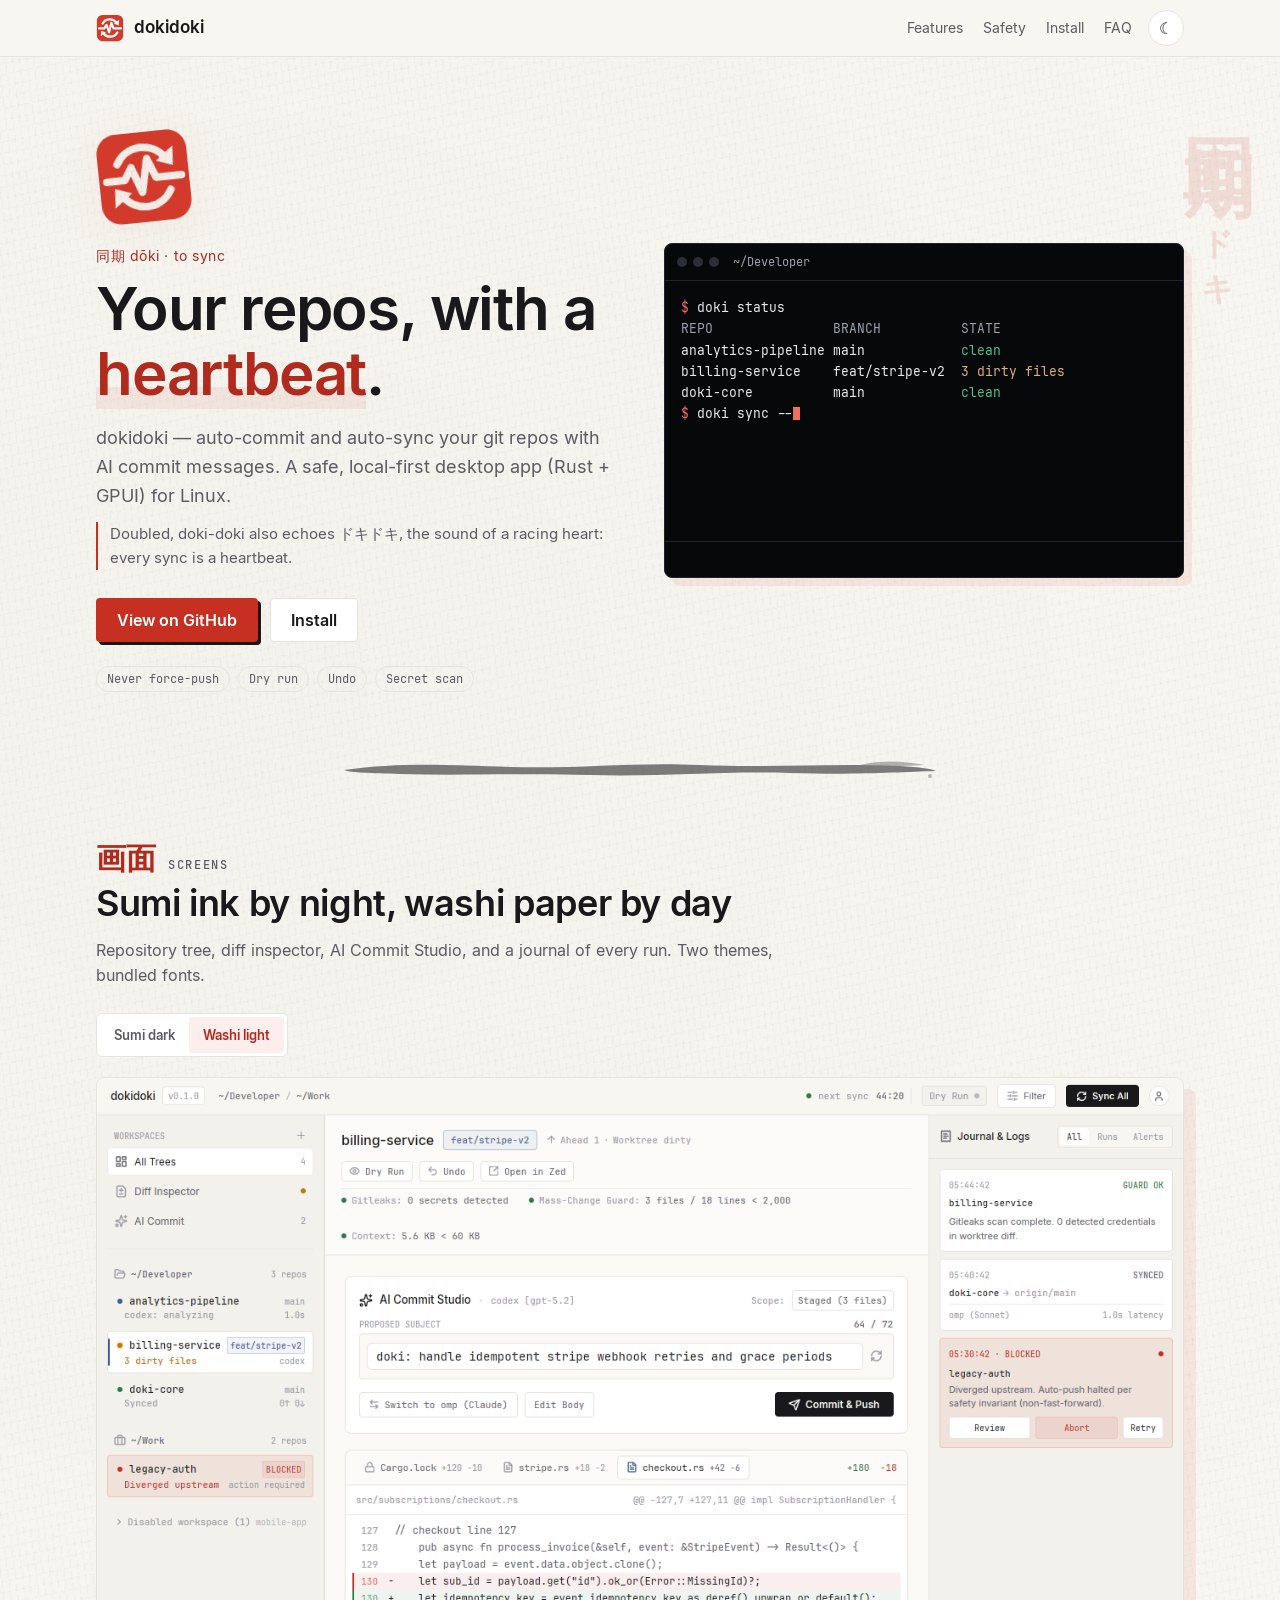
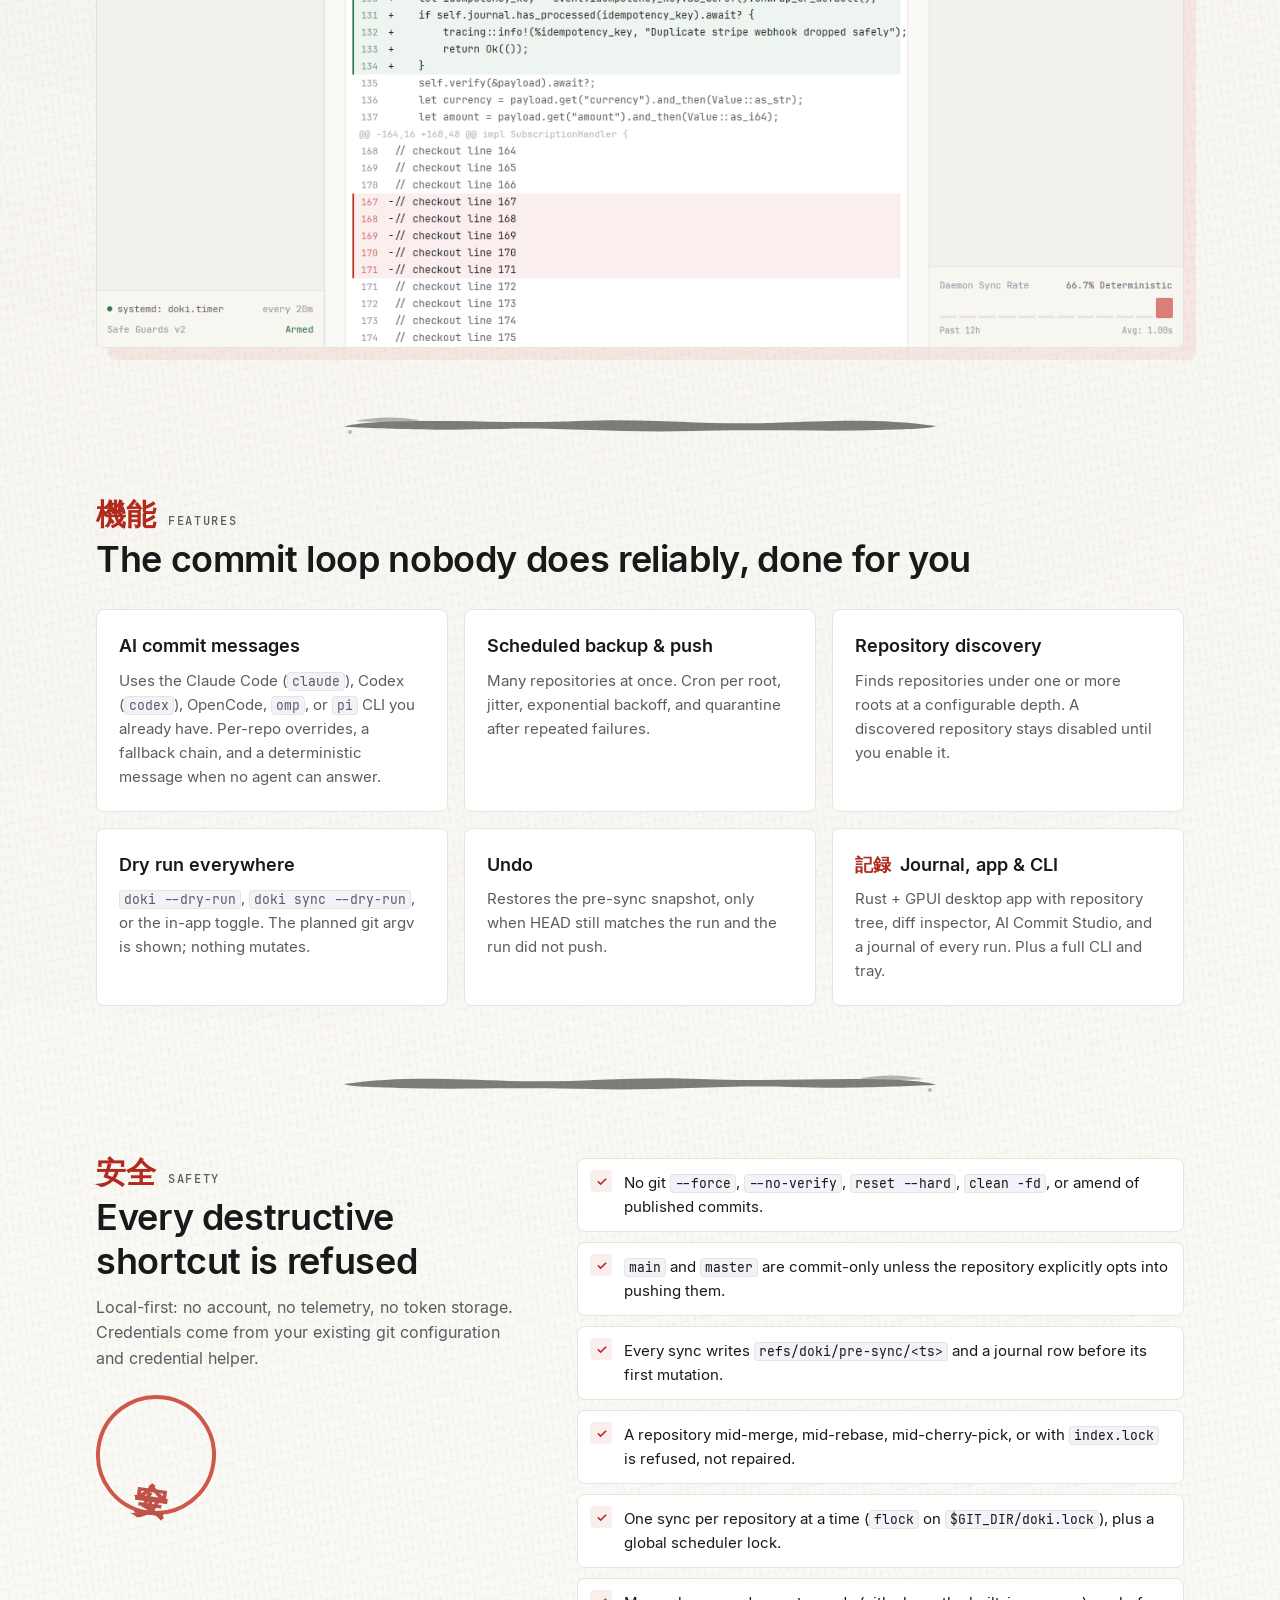
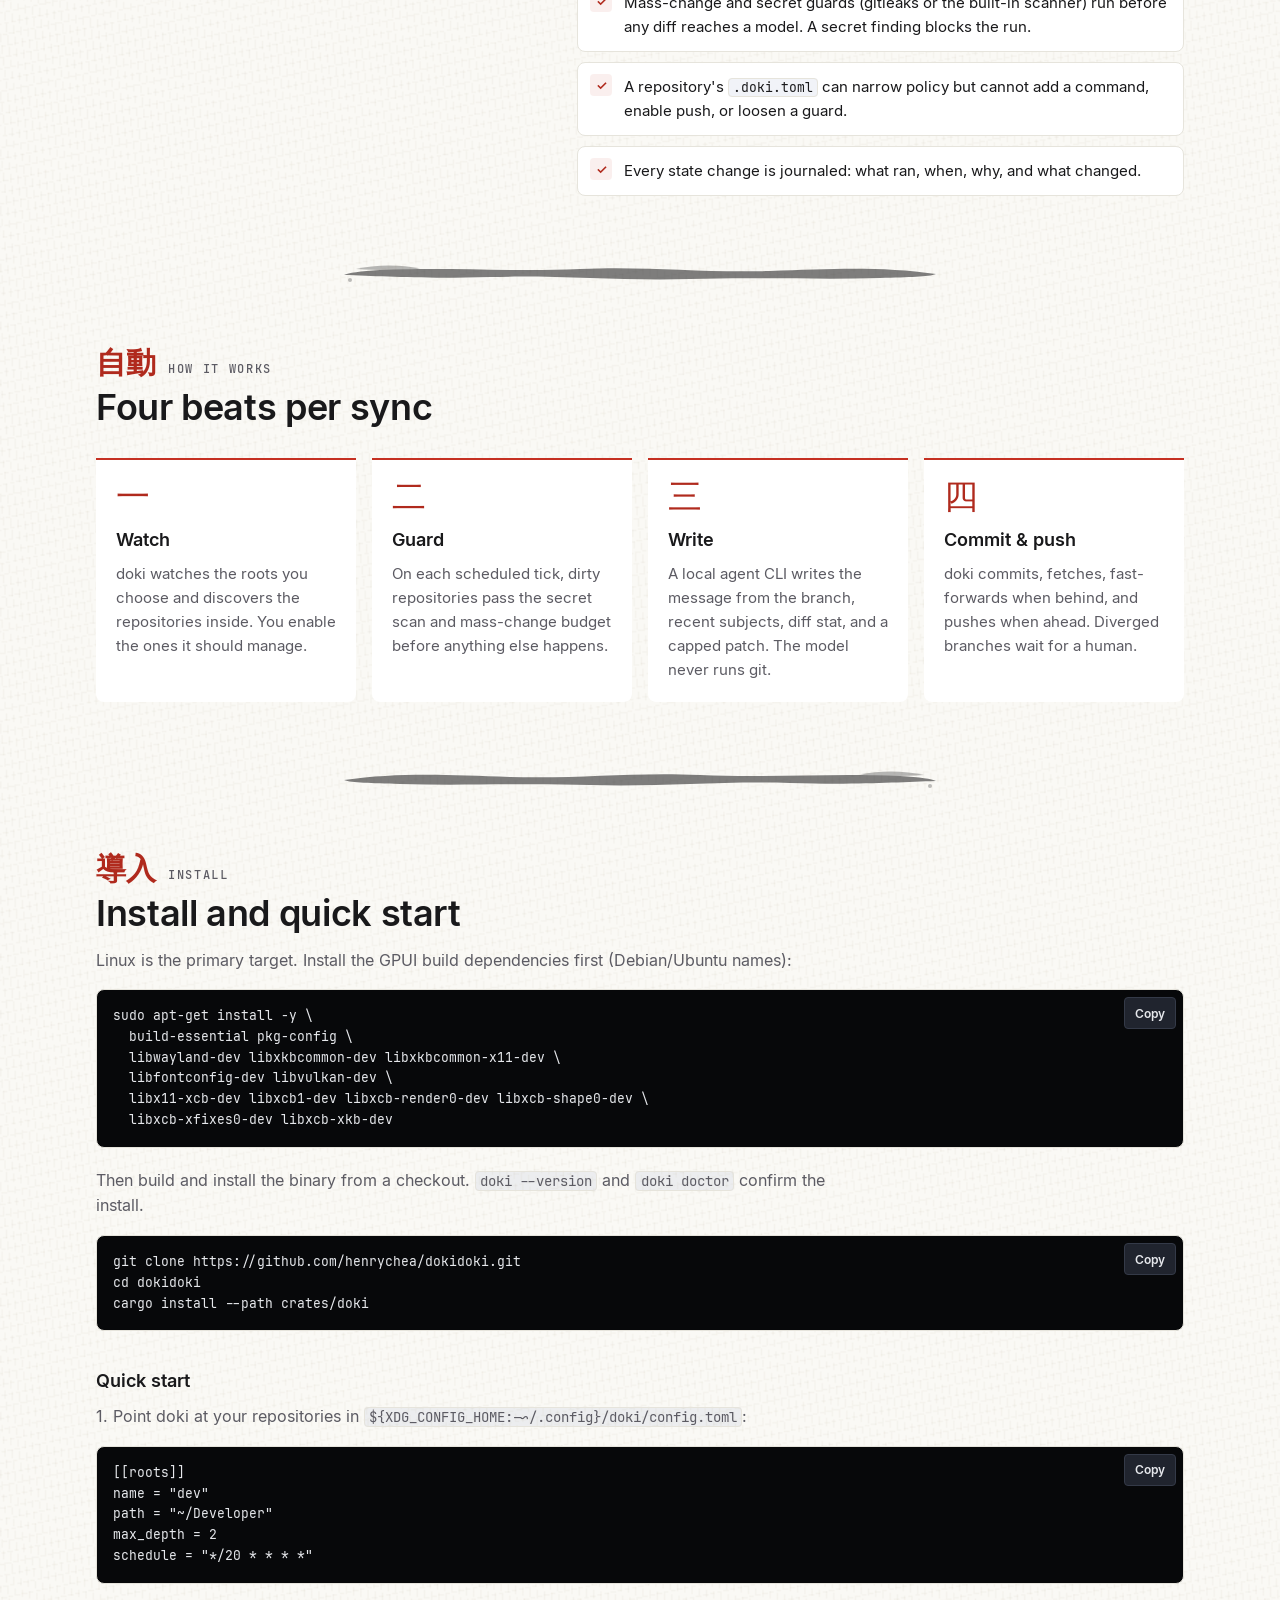
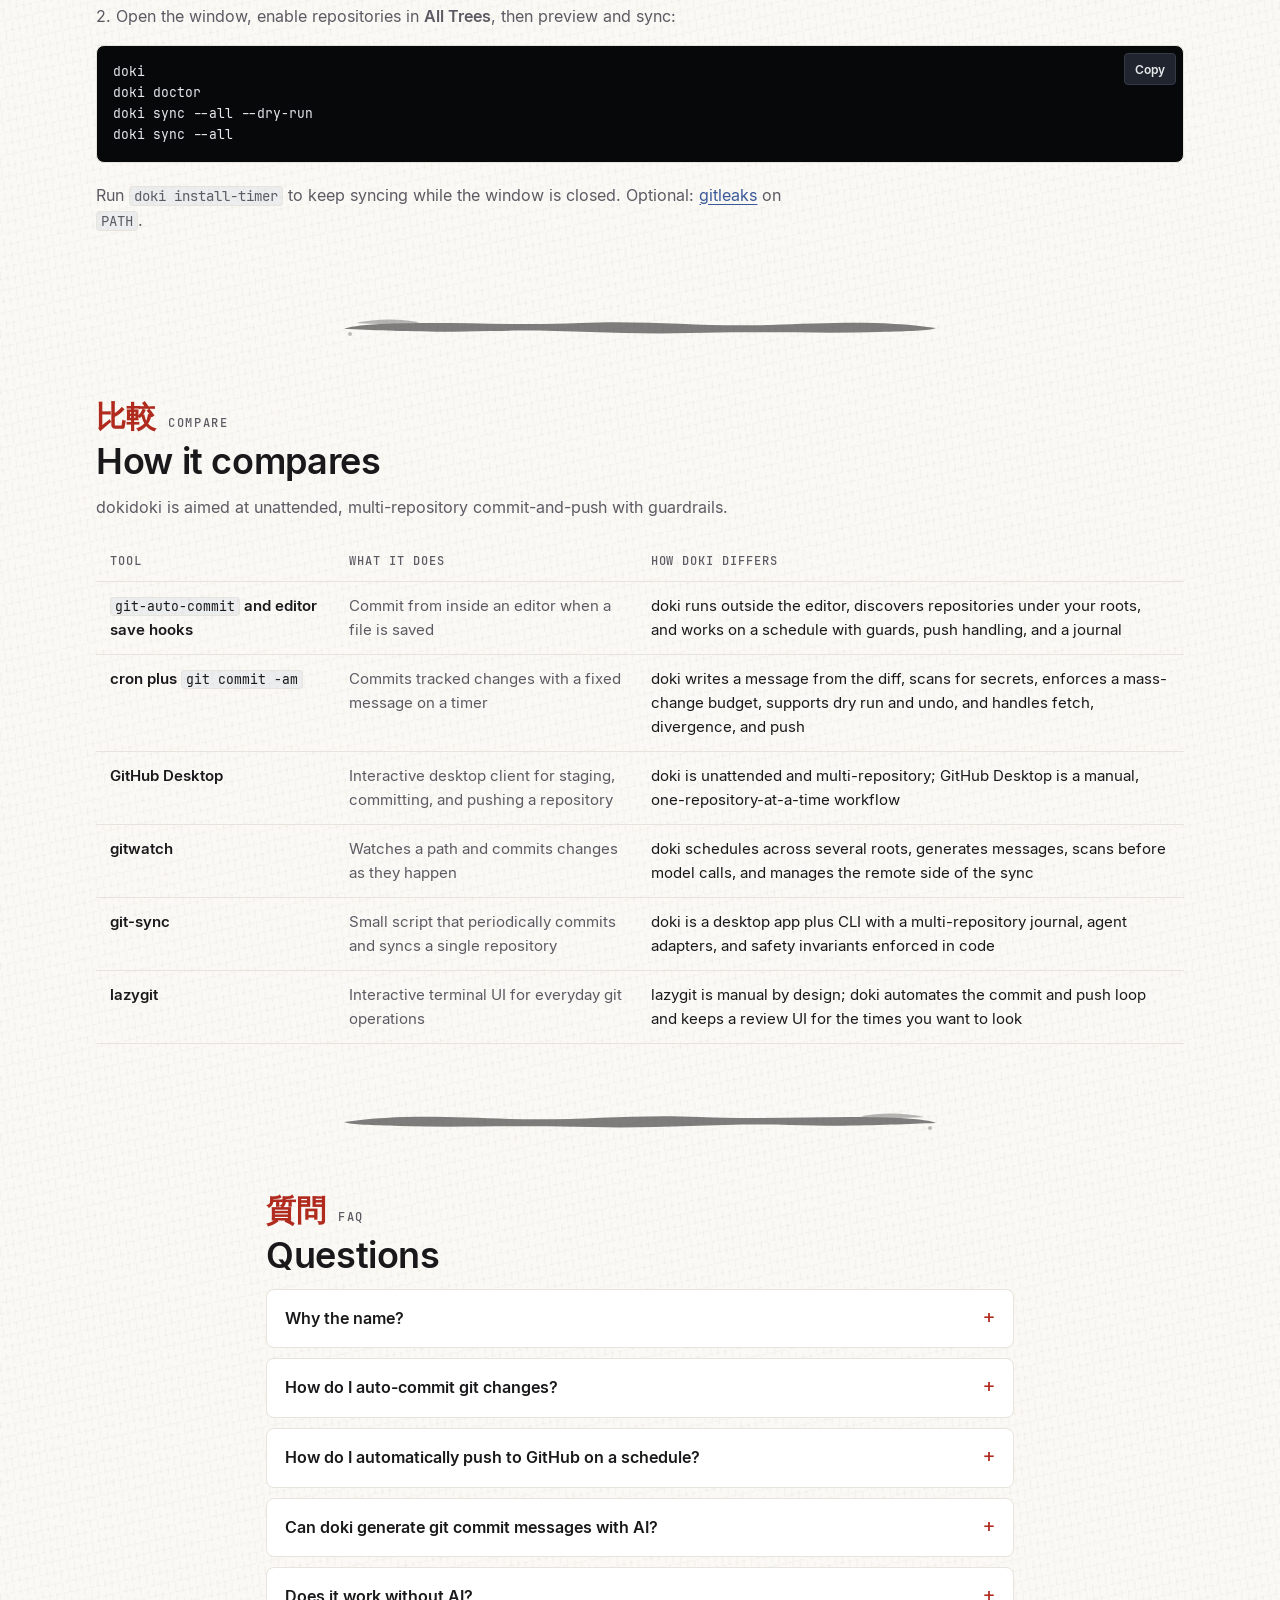
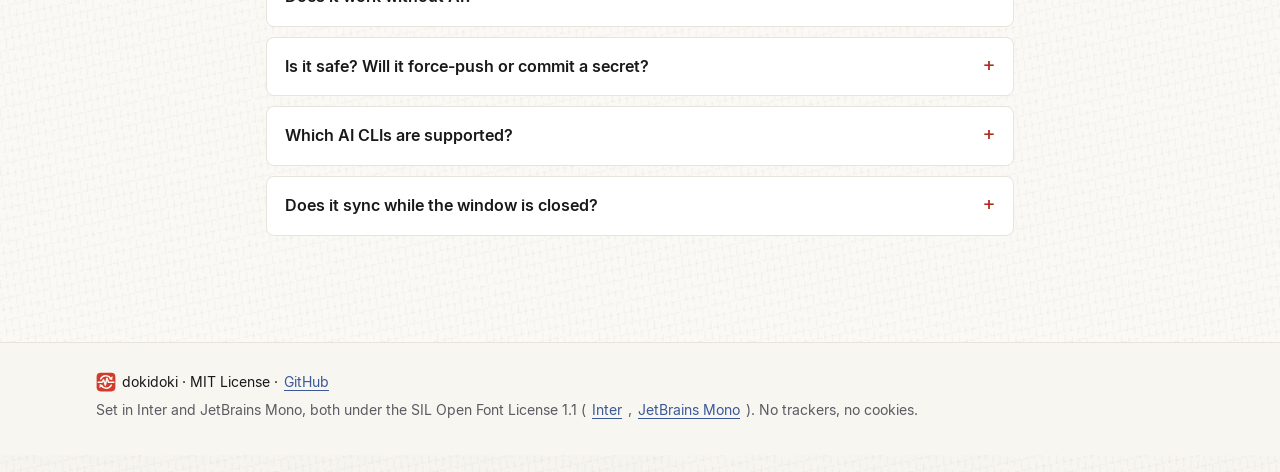
==== site/index.html @ 0185cc32 "doki: initial open-source release Auto-commit and auto-sync git repos with AI commit messages, built" ====
<!doctype html>
<html lang="en">
<head>
<meta charset="utf-8">
<meta name="viewport" content="width=device-width, initial-scale=1">
<title>dokidoki — AI git auto-commit &amp; auto-sync for Linux</title>
<meta name="description" content="dokidoki (from 同期, dōki: to sync) auto-commits and auto-syncs your git repos with AI commit messages. A safe, local-first Rust + GPUI desktop app and CLI for Linux: never force-pushes, scans for secrets, supports dry run and undo.">
<link rel="canonical" href="https://henrychea.github.io/dokidoki/">
<meta name="theme-color" content="#0b0c0e" media="(prefers-color-scheme: dark)">
<meta name="theme-color" content="#faf9f5" media="(prefers-color-scheme: light)">
<meta name="color-scheme" content="dark light">
<link rel="icon" href="assets/logo.svg" type="image/svg+xml">
<link rel="apple-touch-icon" href="assets/apple-touch-icon.png">
<meta property="og:type" content="website">
<meta property="og:site_name" content="dokidoki">
<meta property="og:title" content="dokidoki — AI git auto-commit &amp; auto-sync for Linux">
<meta property="og:description" content="Auto-commit and auto-sync your git repos with AI commit messages. Local-first, never force-pushes, dry run and undo.">
<meta property="og:url" content="https://henrychea.github.io/dokidoki/">
<meta property="og:image" content="https://henrychea.github.io/dokidoki/assets/sumi.png">
<meta property="og:image:width" content="1280">
<meta property="og:image:height" content="1024">
<meta property="og:image:alt" content="The dokidoki desktop app in the Sumi dark theme">
<meta name="twitter:card" content="summary_large_image">
<meta name="twitter:title" content="dokidoki — AI git auto-commit &amp; auto-sync for Linux">
<meta name="twitter:description" content="Auto-commit and auto-sync your git repos with AI commit messages. Local-first, never force-pushes, dry run and undo.">
<meta name="twitter:image" content="https://henrychea.github.io/dokidoki/assets/sumi.png">
<meta name="twitter:image:alt" content="The dokidoki desktop app in the Sumi dark theme">
<link rel="preload" href="assets/fonts/Inter-Regular.ttf" as="font" type="font/ttf" crossorigin>
<link rel="stylesheet" href="style.css">
<script>try{var t=localStorage.getItem("doki-theme");if(t==="light"||t==="dark")document.documentElement.dataset.theme=t}catch(e){}</script>
<script type="application/ld+json">
{
  "@context": "https://schema.org",
  "@type": "SoftwareApplication",
  "name": "dokidoki",
  "alternateName": "doki",
  "description": "Auto-commit and auto-sync your git repos with AI commit messages. A safe, local-first desktop app (Rust + GPUI) for Linux.",
  "url": "https://henrychea.github.io/dokidoki/",
  "operatingSystem": "Linux",
  "applicationCategory": "DeveloperApplication",
  "image": "https://henrychea.github.io/dokidoki/assets/sumi.png",
  "license": "https://opensource.org/licenses/MIT",
  "codeRepository": "https://github.com/henrychea/dokidoki",
  "offers": { "@type": "Offer", "price": "0", "priceCurrency": "USD" }
}
</script>
<script src="main.js" defer></script>
</head>
<body>
<a class="skip" href="#main">Skip to content</a>

<svg width="0" height="0" class="defs" aria-hidden="true" focusable="false">
  <symbol id="brush" viewBox="0 0 600 24">
    <path d="M4 14 C60 6 110 9 170 11 C240 13 290 6 360 9 C430 12 490 7 560 10 C580 11 592 13 596 15 C560 16 520 19 450 17 C380 15 320 21 250 19 C180 17 120 20 60 18 C30 17 12 17 4 14 Z"/>
    <path d="M520 9 C540 4 566 5 584 9 C566 10 548 11 520 9 Z" opacity=".55"/>
    <circle cx="590" cy="20" r="2" opacity=".5"/>
  </symbol>
</svg>

<header class="top">
  <div class="wrap top-in">
    <a class="brand" href="#top" aria-label="dokidoki home">
      <img src="assets/logo.svg" alt="" width="28" height="28">
      <span>dokidoki</span>
    </a>
    <nav aria-label="Primary">
      <ul>
        <li><a href="#features">Features</a></li>
        <li><a href="#safety">Safety</a></li>
        <li><a href="#install">Install</a></li>
        <li><a href="#faq">FAQ</a></li>
      </ul>
    </nav>
    <button class="theme-toggle" type="button" aria-label="Switch to light theme" data-theme-toggle>
      <span class="sun" aria-hidden="true">☀</span><span class="moon" aria-hidden="true">☾</span>
    </button>
  </div>
</header>

<main id="main">
  <section class="hero" id="top" aria-labelledby="hero-title">
    <div class="petals" aria-hidden="true"></div>
    <p class="tate" lang="ja" aria-hidden="true"><span>同期</span><small>ドキドキ</small></p>
    <div class="wrap hero-in">
      <div class="hero-copy">
        <div class="hanko" aria-hidden="true">
          <img src="assets/logo.svg" alt="" width="96" height="96">
        </div>
        <p class="eyebrow"><span lang="ja">同期</span> dōki · to sync</p>
        <h1 id="hero-title">Your repos, with a <span class="beat">heartbeat</span>.</h1>
        <p class="lede">dokidoki — auto-commit and auto-sync your git repos with AI commit messages. A safe, local-first desktop app (Rust + GPUI) for Linux.</p>
        <p class="pun">Doubled, doki-doki also echoes <span lang="ja">ドキドキ</span>, the sound of a racing heart: every sync is a heartbeat.</p>
        <div class="cta">
          <a class="btn primary" href="https://github.com/henrychea/dokidoki">View on GitHub</a>
          <a class="btn ghost" href="#install">Install</a>
        </div>
        <ul class="pills" aria-label="Highlights">
          <li>Never force-push</li>
          <li>Dry run</li>
          <li>Undo</li>
          <li>Secret scan</li>
        </ul>
      </div>
      <figure class="term" aria-label="Terminal demo: doki status, then doki sync writing an AI commit message">
        <div class="term-bar" aria-hidden="true"><i></i><i></i><i></i><span>~/Developer</span></div>
        <pre class="term-body" data-typed><code><span class="p">$</span> doki status
<span class="m">REPO               BRANCH          STATE</span>
analytics-pipeline main            <span class="ok">clean</span>
billing-service    feat/stripe-v2  <span class="warn">3 dirty files</span>
doki-core          main            <span class="ok">clean</span>
<span class="p">$</span> doki sync --repo billing-service
<span class="m">guard   gitleaks: 0 secrets · 3 files / 18 lines</span>
<span class="m">agent   codex [gpt-5.2] · 1.0s</span>
<span class="ok">commit</span>  doki: handle idempotent stripe webhook retries
<span class="ok">push</span>    feat/stripe-v2 → origin <span class="heart">♥ doki doki</span></code></pre>
        <svg class="ecg" viewBox="0 0 400 40" aria-hidden="true" focusable="false"><path d="M0 22 H140 L152 22 L160 8 L170 34 L180 4 L190 22 H230 L240 16 L248 22 H400"/></svg>
      </figure>
    </div>
  </section>

  <svg class="brush" aria-hidden="true" focusable="false"><use href="#brush"/></svg>

  <section class="sec" id="screens" aria-labelledby="screens-title">
    <div class="wrap">
      <div class="label"><span lang="ja" class="kanji">画面</span><span>Screens</span></div>
      <h2 id="screens-title">Sumi ink by night, washi paper by day</h2>
      <p class="sub">Repository tree, diff inspector, AI Commit Studio, and a journal of every run. Two themes, bundled fonts.</p>
      <div class="swap" role="group" aria-label="Screenshot theme">
        <button type="button" aria-pressed="true" data-shot="sumi">Sumi dark</button>
        <button type="button" aria-pressed="false" data-shot="washi">Washi light</button>
      </div>
      <figure class="shot">
        <img id="shot" src="assets/sumi.png" width="1280" height="1024" loading="lazy" decoding="async"
             alt="dokidoki in the Sumi dark theme: repository tree on the left, AI Commit Studio with a proposed doki: subject and a diff in the center, journal and logs on the right">
      </figure>
    </div>
  </section>

  <svg class="brush flip" aria-hidden="true" focusable="false"><use href="#brush"/></svg>

  <section class="sec" id="features" aria-labelledby="features-title">
    <div class="wrap">
      <div class="label"><span lang="ja" class="kanji">機能</span><span>Features</span></div>
      <h2 id="features-title">The commit loop nobody does reliably, done for you</h2>
      <ul class="cards">
        <li class="card" data-stamp="筆">
          <h3>AI commit messages</h3>
          <p>Uses the Claude Code (<code>claude</code>), Codex (<code>codex</code>), OpenCode, <code>omp</code>, or <code>pi</code> CLI you already have. Per-repo overrides, a fallback chain, and a deterministic message when no agent can answer.</p>
        </li>
        <li class="card" data-stamp="時">
          <h3>Scheduled backup &amp; push</h3>
          <p>Many repositories at once. Cron per root, jitter, exponential backoff, and quarantine after repeated failures.</p>
        </li>
        <li class="card" data-stamp="探">
          <h3>Repository discovery</h3>
          <p>Finds repositories under one or more roots at a configurable depth. A discovered repository stays disabled until you enable it.</p>
        </li>
        <li class="card" data-stamp="試">
          <h3>Dry run everywhere</h3>
          <p><code>doki --dry-run</code>, <code>doki sync --dry-run</code>, or the in-app toggle. The planned git argv is shown; nothing mutates.</p>
        </li>
        <li class="card" data-stamp="戻">
          <h3>Undo</h3>
          <p>Restores the pre-sync snapshot, only when HEAD still matches the run and the run did not push.</p>
        </li>
        <li class="card" data-stamp="記">
          <h3><span lang="ja" class="kanji-inline">記録</span> Journal, app &amp; CLI</h3>
          <p>Rust + GPUI desktop app with repository tree, diff inspector, AI Commit Studio, and a journal of every run. Plus a full CLI and tray.</p>
        </li>
      </ul>
    </div>
  </section>

  <svg class="brush" aria-hidden="true" focusable="false"><use href="#brush"/></svg>

  <section class="sec" id="safety" aria-labelledby="safety-title">
    <div class="wrap safety">
      <div>
        <div class="label"><span lang="ja" class="kanji">安全</span><span>Safety</span></div>
        <h2 id="safety-title">Every destructive shortcut is refused</h2>
        <p class="sub">Local-first: no account, no telemetry, no token storage. Credentials come from your existing git configuration and credential helper.</p>
        <div class="seal" aria-hidden="true"><span lang="ja">安全</span></div>
      </div>
      <ul class="guarantees">
        <li>No git <code>--force</code>, <code>--no-verify</code>, <code>reset --hard</code>, <code>clean -fd</code>, or amend of published commits.</li>
        <li><code>main</code> and <code>master</code> are commit-only unless the repository explicitly opts into pushing them.</li>
        <li>Every sync writes <code>refs/doki/pre-sync/&lt;ts&gt;</code> and a journal row before its first mutation.</li>
        <li>A repository mid-merge, mid-rebase, mid-cherry-pick, or with <code>index.lock</code> is refused, not repaired.</li>
        <li>One sync per repository at a time (<code>flock</code> on <code>$GIT_DIR/doki.lock</code>), plus a global scheduler lock.</li>
        <li>Mass-change and secret guards (gitleaks or the built-in scanner) run before any diff reaches a model. A secret finding blocks the run.</li>
        <li>A repository's <code>.doki.toml</code> can narrow policy but cannot add a command, enable push, or loosen a guard.</li>
        <li>Every state change is journaled: what ran, when, why, and what changed.</li>
      </ul>
    </div>
  </section>

  <svg class="brush flip" aria-hidden="true" focusable="false"><use href="#brush"/></svg>

  <section class="sec" id="how" aria-labelledby="how-title">
    <div class="wrap">
      <div class="label"><span lang="ja" class="kanji">自動</span><span>How it works</span></div>
      <h2 id="how-title">Four beats per sync</h2>
      <ol class="steps">
        <li><span class="num" lang="ja" aria-hidden="true">一</span><h3>Watch</h3><p>doki watches the roots you choose and discovers the repositories inside. You enable the ones it should manage.</p></li>
        <li><span class="num" lang="ja" aria-hidden="true">二</span><h3>Guard</h3><p>On each scheduled tick, dirty repositories pass the secret scan and mass-change budget before anything else happens.</p></li>
        <li><span class="num" lang="ja" aria-hidden="true">三</span><h3>Write</h3><p>A local agent CLI writes the message from the branch, recent subjects, diff stat, and a capped patch. The model never runs git.</p></li>
        <li><span class="num" lang="ja" aria-hidden="true">四</span><h3>Commit &amp; push</h3><p>doki commits, fetches, fast-forwards when behind, and pushes when ahead. Diverged branches wait for a human.</p></li>
      </ol>
    </div>
  </section>

  <svg class="brush" aria-hidden="true" focusable="false"><use href="#brush"/></svg>

  <section class="sec" id="install" aria-labelledby="install-title">
    <div class="wrap">
      <div class="label"><span lang="ja" class="kanji">導入</span><span>Install</span></div>
      <h2 id="install-title">Install and quick start</h2>
      <p class="sub">Linux is the primary target. Install the GPUI build dependencies first (Debian/Ubuntu names):</p>
      <div class="code">
        <button type="button" class="copy">Copy</button>
        <pre><code>sudo apt-get install -y \
  build-essential pkg-config \
  libwayland-dev libxkbcommon-dev libxkbcommon-x11-dev \
  libfontconfig-dev libvulkan-dev \
  libx11-xcb-dev libxcb1-dev libxcb-render0-dev libxcb-shape0-dev \
  libxcb-xfixes0-dev libxcb-xkb-dev</code></pre>
      </div>
      <p class="sub">Then build and install the binary from a checkout. <code>doki --version</code> and <code>doki doctor</code> confirm the install.</p>
      <div class="code">
        <button type="button" class="copy">Copy</button>
        <pre><code>git clone https://github.com/henrychea/dokidoki.git
cd dokidoki
cargo install --path crates/doki</code></pre>
      </div>
      <h3 class="h3">Quick start</h3>
      <p class="sub">1. Point doki at your repositories in <code>${XDG_CONFIG_HOME:-~/.config}/doki/config.toml</code>:</p>
      <div class="code">
        <button type="button" class="copy">Copy</button>
        <pre><code>[[roots]]
name = "dev"
path = "~/Developer"
max_depth = 2
schedule = "*/20 * * * *"</code></pre>
      </div>
      <p class="sub">2. Open the window, enable repositories in <strong>All Trees</strong>, then preview and sync:</p>
      <div class="code">
        <button type="button" class="copy">Copy</button>
        <pre><code>doki
doki doctor
doki sync --all --dry-run
doki sync --all</code></pre>
      </div>
      <p class="sub">Run <code>doki install-timer</code> to keep syncing while the window is closed. Optional: <a href="https://github.com/gitleaks/gitleaks">gitleaks</a> on <code>PATH</code>.</p>
    </div>
  </section>

  <svg class="brush flip" aria-hidden="true" focusable="false"><use href="#brush"/></svg>

  <section class="sec" id="compare" aria-labelledby="compare-title">
    <div class="wrap">
      <div class="label"><span lang="ja" class="kanji">比較</span><span>Compare</span></div>
      <h2 id="compare-title">How it compares</h2>
      <p class="sub">dokidoki is aimed at unattended, multi-repository commit-and-push with guardrails.</p>
      <table class="cmp">
        <thead><tr><th scope="col">Tool</th><th scope="col">What it does</th><th scope="col">How doki differs</th></tr></thead>
        <tbody>
          <tr><th scope="row"><code>git-auto-commit</code> and editor save hooks</th><td data-label="What it does">Commit from inside an editor when a file is saved</td><td data-label="How doki differs">doki runs outside the editor, discovers repositories under your roots, and works on a schedule with guards, push handling, and a journal</td></tr>
          <tr><th scope="row">cron plus <code>git commit -am</code></th><td data-label="What it does">Commits tracked changes with a fixed message on a timer</td><td data-label="How doki differs">doki writes a message from the diff, scans for secrets, enforces a mass-change budget, supports dry run and undo, and handles fetch, divergence, and push</td></tr>
          <tr><th scope="row">GitHub Desktop</th><td data-label="What it does">Interactive desktop client for staging, committing, and pushing a repository</td><td data-label="How doki differs">doki is unattended and multi-repository; GitHub Desktop is a manual, one-repository-at-a-time workflow</td></tr>
          <tr><th scope="row">gitwatch</th><td data-label="What it does">Watches a path and commits changes as they happen</td><td data-label="How doki differs">doki schedules across several roots, generates messages, scans before model calls, and manages the remote side of the sync</td></tr>
          <tr><th scope="row">git-sync</th><td data-label="What it does">Small script that periodically commits and syncs a single repository</td><td data-label="How doki differs">doki is a desktop app plus CLI with a multi-repository journal, agent adapters, and safety invariants enforced in code</td></tr>
          <tr><th scope="row">lazygit</th><td data-label="What it does">Interactive terminal UI for everyday git operations</td><td data-label="How doki differs">lazygit is manual by design; doki automates the commit and push loop and keeps a review UI for the times you want to look</td></tr>
        </tbody>
      </table>
    </div>
  </section>

  <svg class="brush" aria-hidden="true" focusable="false"><use href="#brush"/></svg>

  <section class="sec" id="faq" aria-labelledby="faq-title">
    <div class="wrap narrow">
      <div class="label"><span lang="ja" class="kanji">質問</span><span>FAQ</span></div>
      <h2 id="faq-title">Questions</h2>
      <details>
        <summary>Why the name?</summary>
        <p><span lang="ja">同期</span> (dōki) is Japanese for synchronization, to sync. Doubled, doki-doki sounds like <span lang="ja">ドキドキ</span>, the sound of a pounding heart, so every sync gets a little heartbeat.</p>
      </details>
      <details>
        <summary>How do I auto-commit git changes?</summary>
        <p>Add the folder that holds your repositories to <code>config.toml</code>, open <code>doki</code>, and enable the repositories you want managed. Each root has a cron schedule; on each tick doki checks the working tree, and a repository with tracked changes gets a commit with a message written from the diff.</p>
      </details>
      <details>
        <summary>How do I automatically push to GitHub on a schedule?</summary>
        <p>Keep <code>push_mode = "push"</code> (the default). After committing, doki fetches the repository's upstream, fast-forwards when the branch is only behind, and pushes when it is ahead. <code>main</code> and <code>master</code> stay commit-only until that repository opts in. <code>doki install-timer</code> keeps the schedule running with the window closed.</p>
      </details>
      <details>
        <summary>Can doki generate git commit messages with AI?</summary>
        <p>Yes. doki builds a prompt from the branch, recent subjects, the diff stat, and a capped patch, then calls a local agent CLI. It supports Claude Code (<code>claude</code>), Codex, OpenCode, <code>omp</code>, and <code>pi</code>, with a model per CLI. The model never runs git and never sees the repository working tree; doki creates the commit itself.</p>
      </details>
      <details>
        <summary>Does it work without AI?</summary>
        <p>Yes. Set <code>[agent] order = []</code>, or leave no agent installed. doki falls back to a deterministic message such as <code>doki: update 3 files (src, docs)</code>, and the run is marked as a fallback. Guarding, committing, pushing, journaling, and undo all work the same.</p>
      </details>
      <details>
        <summary>Is it safe? Will it force-push or commit a secret?</summary>
        <p>doki never force-pushes. Diverged branches stop and wait for a human, protected branches are not pushed without an opt-in, and repositories in the middle of a merge, rebase, or cherry-pick are refused. Before a diff reaches a model, gitleaks (or the built-in scanner) and a mass-change guard run; a finding blocks the run. Dry run and pre-sync snapshots let you preview and undo.</p>
      </details>
      <details>
        <summary>Which AI CLIs are supported?</summary>
        <p>Claude Code (<code>claude</code>), Codex (<code>codex</code>), OpenCode (<code>opencode</code>), <code>omp</code>, and <code>pi</code>. Each has an adapter with its own non-interactive invocation and model flag. <code>doki agents test</code> proves an adapter works before you rely on it.</p>
      </details>
      <details>
        <summary>Does it sync while the window is closed?</summary>
        <p>Yes. Run <code>doki run --background</code> for a scheduler with an optional tray icon, or run <code>doki install-timer</code> to generate a systemd user timer that calls <code>doki sync --due</code>. doki never edits your crontab.</p>
      </details>
    </div>
  </section>
</main>

<footer class="foot">
  <div class="wrap foot-in">
    <p><img src="assets/logo.svg" alt="" width="20" height="20"> dokidoki · MIT License · <a href="https://github.com/henrychea/dokidoki">GitHub</a></p>
    <p class="m">Set in Inter and JetBrains Mono, both under the SIL Open Font License 1.1 (<a href="assets/fonts/Inter-OFL.txt">Inter</a>, <a href="assets/fonts/JetBrainsMono-OFL.txt">JetBrains Mono</a>). No trackers, no cookies.</p>
  </div>
</footer>
<p class="sr" aria-live="polite" id="status"></p>
</body>
</html>
---- site/style.css ----
@font-face { font-family: "Inter"; src: url("assets/fonts/Inter-Regular.ttf") format("truetype"); font-weight: 400; font-display: swap; }
@font-face { font-family: "Inter"; src: url("assets/fonts/Inter-SemiBold.ttf") format("truetype"); font-weight: 600; font-display: swap; }
@font-face { font-family: "JetBrains Mono"; src: url("assets/fonts/JetBrainsMono-Regular.ttf") format("truetype"); font-weight: 400; font-display: swap; }
@font-face { font-family: "JetBrains Mono"; src: url("assets/fonts/JetBrainsMono-SemiBold.ttf") format("truetype"); font-weight: 600; font-display: swap; }

:root {
  --canvas: #0b0c0e;
  --chrome: #07080a;
  --pane: #101216;
  --hairline: #20242e;
  --text: #f0f2f5;
  --muted: #9aa1ad;
  --accent: #7aa2f7;
  --accent-surface: rgba(122, 162, 247, .08);
  --success: #3da678;
  --warning: #c89d5c;
  --verm: #e05244;
  --verm-text: #f0705f;
  --verm-surface: rgba(224, 82, 68, .10);
  --fiber: rgba(255, 255, 255, .018);
  --ink: #f0f2f5;
  --serif: "Noto Serif JP", "Hiragino Mincho ProN", "Yu Mincho", "Source Han Serif", serif;
  --sans: "Inter", system-ui, sans-serif;
  --mono: "JetBrains Mono", ui-monospace, monospace;
  color-scheme: dark;
}
@media (prefers-color-scheme: light) {
  :root:not([data-theme="dark"]) {
    --canvas: #faf9f5; --chrome: #f7f6f1; --pane: #ffffff; --hairline: #e6e4dc;
    --text: #19191b; --muted: #5c5b63; --accent: #3b5998; --accent-surface: rgba(59, 89, 152, .07);
    --success: #2b7a4b; --warning: #c27803; --verm: #c53022; --verm-text: #b02a1d;
    --verm-surface: rgba(197, 48, 34, .08); --fiber: rgba(120, 100, 60, .045); --ink: #19191b;
    color-scheme: light;
  }
}
:root[data-theme="light"] {
  --canvas: #faf9f5; --chrome: #f7f6f1; --pane: #ffffff; --hairline: #e6e4dc;
  --text: #19191b; --muted: #5c5b63; --accent: #3b5998; --accent-surface: rgba(59, 89, 152, .07);
  --success: #2b7a4b; --warning: #c27803; --verm: #c53022; --verm-text: #b02a1d;
  --verm-surface: rgba(197, 48, 34, .08); --fiber: rgba(120, 100, 60, .045); --ink: #19191b;
  color-scheme: light;
}

*, *::before, *::after { box-sizing: border-box; }
html { scroll-behavior: smooth; -webkit-text-size-adjust: 100%; }
body {
  margin: 0;
  font: 16px/1.6 var(--sans);
  color: var(--text);
  background-color: var(--canvas);
  background-image:
    repeating-linear-gradient(83deg, var(--fiber) 0 1px, transparent 1px 7px),
    repeating-linear-gradient(-12deg, var(--fiber) 0 1px, transparent 1px 11px),
    radial-gradient(circle at 20% 10%, var(--fiber), transparent 40%);
  overflow-x: hidden;
}
img { max-width: 100%; height: auto; display: block; }
a { color: var(--accent); text-underline-offset: 3px; }
code { font: .88em var(--mono); background: var(--accent-surface); border: 1px solid var(--hairline); border-radius: 4px; padding: 0 .3em; overflow-wrap: anywhere; }
:focus-visible { outline: 2px solid var(--accent); outline-offset: 3px; border-radius: 4px; }
[lang="ja"] { font-family: var(--serif); }
.defs { position: absolute; }
.sr { position: absolute; width: 1px; height: 1px; overflow: hidden; clip: rect(0 0 0 0); white-space: nowrap; }

.skip { position: absolute; left: 16px; top: -60px; z-index: 10; background: var(--verm); color: #fff; padding: 8px 14px; border-radius: 4px; font-weight: 600; }
.skip:focus { top: 12px; }

.wrap { max-width: 1120px; margin: 0 auto; padding: 0 16px; }
.narrow { max-width: 780px; }

.top { position: sticky; top: 0; z-index: 5; background: color-mix(in srgb, var(--chrome) 88%, transparent); border-bottom: 1px solid var(--hairline); backdrop-filter: blur(8px); }
.top-in { display: flex; align-items: center; gap: 16px; height: 56px; }
.brand { display: flex; align-items: center; gap: 10px; color: var(--text); text-decoration: none; font-weight: 600; font-size: 17px; }
.top nav { margin-left: auto; }
.top ul { display: flex; gap: 20px; list-style: none; margin: 0; padding: 0; }
.top nav a { color: var(--muted); text-decoration: none; font-size: 14px; }
.top nav a:hover { color: var(--text); }
.theme-toggle { width: 36px; height: 36px; border-radius: 50%; border: 1px solid var(--hairline); background: var(--pane); color: var(--text); cursor: pointer; font-size: 16px; }
.theme-toggle .sun { display: inline; }
.theme-toggle .moon { display: none; }
:root[data-theme="light"] .theme-toggle .sun { display: none; }
:root[data-theme="light"] .theme-toggle .moon { display: inline; }
@media (prefers-color-scheme: light) {
  :root:not([data-theme="dark"]) .theme-toggle .sun { display: none; }
  :root:not([data-theme="dark"]) .theme-toggle .moon { display: inline; }
}

.hero { position: relative; overflow: hidden; padding: 72px 0 56px; }
.hero-in { position: relative; display: grid; grid-template-columns: 1fr 1fr; gap: 48px; align-items: center; }
.tate { position: absolute; right: 2%; top: 24px; margin: 0; writing-mode: vertical-rl; display: flex; align-items: center; gap: 16px; font-size: 72px; line-height: 1; letter-spacing: .12em; color: var(--verm); opacity: .12; font-weight: 600; pointer-events: none; }
.hanko { width: 96px; height: 96px; margin-bottom: 20px; transform: rotate(-6deg); animation: doki 1.6s ease-in-out infinite; filter: drop-shadow(0 6px 18px var(--verm-surface)); }
@keyframes doki {
  0%, 40%, 100% { transform: rotate(-6deg) scale(1); }
  10% { transform: rotate(-6deg) scale(1.12); }
  20% { transform: rotate(-6deg) scale(1.02); }
  28% { transform: rotate(-6deg) scale(1.08); }
}
.eyebrow { margin: 0 0 8px; color: var(--verm-text); font-size: 14px; letter-spacing: .04em; }
h1 { font-size: clamp(36px, 6vw, 60px); line-height: 1.08; letter-spacing: -.02em; margin: 0 0 18px; font-weight: 600; }
.beat { color: var(--verm-text); background: linear-gradient(transparent 70%, var(--verm-surface) 70%); }
.lede { font-size: 18px; color: var(--muted); max-width: 34em; margin: 0 0 12px; }
.pun { font-size: 15px; color: var(--muted); max-width: 38em; margin: 0 0 28px; padding-left: 12px; border-left: 2px solid var(--verm); }
.tate small { font-size: .45em; }
.cta { display: flex; flex-wrap: wrap; gap: 12px; margin-bottom: 24px; }
.btn { display: inline-flex; align-items: center; min-height: 44px; padding: 0 20px; border-radius: 4px; font-weight: 600; text-decoration: none; border: 1px solid transparent; transition: transform .15s; }
.btn:hover { transform: translateY(-2px); }
.btn.primary { background: #c53022; color: #fff; box-shadow: 3px 3px 0 var(--ink); }
.btn.ghost { color: var(--text); border-color: var(--hairline); background: var(--pane); }
.pills { display: flex; flex-wrap: wrap; gap: 8px; list-style: none; padding: 0; margin: 0; }
.pills li { font: 12px var(--mono); color: var(--muted); border: 1px solid var(--hairline); padding: 4px 10px; border-radius: 99px; }

.petals { position: absolute; inset: 0; pointer-events: none; }
.petal { position: absolute; top: -20px; width: 12px; height: 10px; background: #e8a0a8; border-radius: 12px 0 12px 0; opacity: .7; animation: fall linear infinite; }
.petal.ink { background: var(--ink); border-radius: 50%; width: 6px; height: 6px; opacity: .35; }
.petals.paused .petal { animation-play-state: paused; }
@keyframes fall {
  to { transform: translate(var(--dx, 60px), 720px) rotate(540deg); opacity: 0; }
}

.term { margin: 0; background: #07080a; color: #e6e8ec; border: 1px solid #20242e; border-radius: 8px; box-shadow: 8px 8px 0 var(--verm-surface); overflow: hidden; min-width: 0; }
.term-bar { display: flex; gap: 6px; align-items: center; padding: 10px 12px; border-bottom: 1px solid #20242e; font: 12px var(--mono); color: #9aa1ad; }
.term-bar i { width: 10px; height: 10px; border-radius: 50%; background: #2a2e38; }
.term-bar span { margin-left: 8px; }
.term-body { margin: 0; padding: 16px; font: 12.5px/1.7 var(--mono); min-height: 260px; overflow-x: auto; white-space: pre; }
.term-body code { background: none; border: 0; padding: 0; font: inherit; overflow-wrap: normal; }
.term .p { color: #f0705f; }
.term .m { color: #9aa1ad; }
.term .ok { color: #4fc08d; }
.term .warn { color: #d9b07a; }
.term .heart { color: #f0705f; display: inline-block; }
.term .heart.beat-now { animation: doki-heart .9s ease-in-out 2; }
@keyframes doki-heart { 0%, 100% { transform: scale(1); } 20% { transform: scale(1.25); } 40% { transform: scale(1.05); } 55% { transform: scale(1.18); } }
.caret { display: inline-block; width: .55em; height: 1.1em; background: #f0705f; vertical-align: -2px; animation: blink 1s steps(1) infinite; }
@keyframes blink { 50% { opacity: 0; } }
.ecg { display: block; width: 100%; height: 36px; border-top: 1px solid #20242e; }
.ecg path { fill: none; stroke: #e05244; stroke-width: 2; stroke-linejoin: round; stroke-dasharray: 520; stroke-dashoffset: 520; animation: ecg 2.4s linear infinite; }
@keyframes ecg { 70% { stroke-dashoffset: 0; } 100% { stroke-dashoffset: -520; } }

.brush { display: block; width: min(600px, calc(100% - 32px)); height: 24px; margin: 8px auto; fill: var(--ink); opacity: .55; }
.brush.flip { transform: scaleX(-1); }

.sec { padding: 56px 0; }
.label { display: flex; align-items: baseline; gap: 12px; margin-bottom: 8px; }
.kanji { font-size: 30px; color: var(--verm-text); font-weight: 600; line-height: 1; }
.label span:last-child { font: 600 12px var(--mono); letter-spacing: .14em; text-transform: uppercase; color: var(--muted); }
h2 { font-size: clamp(26px, 3.6vw, 36px); line-height: 1.2; margin: 0 0 12px; letter-spacing: -.01em; font-weight: 600; }
h3 { font-size: 18px; margin: 0 0 8px; font-weight: 600; }
.h3 { margin-top: 36px; }
.sub { color: var(--muted); max-width: 46em; margin: 0 0 16px; }

.swap { display: inline-flex; border: 1px solid var(--hairline); border-radius: 6px; padding: 3px; margin: 8px 0 20px; background: var(--pane); }
.swap button { font: 600 13px var(--sans); color: var(--muted); background: none; border: 0; padding: 8px 14px; border-radius: 4px; cursor: pointer; min-height: 36px; }
.swap button[aria-pressed="true"] { background: var(--verm-surface); color: var(--verm-text); }
.shot { margin: 0; border: 1px solid var(--hairline); border-radius: 8px; overflow: hidden; box-shadow: 12px 12px 0 var(--verm-surface); }
.shot img { transition: opacity .25s; }
.shot img.fade { opacity: 0; }

.cards { list-style: none; padding: 0; margin: 28px 0 0; display: grid; grid-template-columns: repeat(auto-fill, minmax(min(100%, 300px), 1fr)); gap: 16px; }
.card { position: relative; background: var(--pane); border: 1px solid var(--hairline); border-radius: 8px; padding: 22px; transition: transform .2s, border-color .2s; }
.card p { margin: 0; color: var(--muted); font-size: 15px; }
.card::after {
  content: attr(data-stamp);
  position: absolute; top: 14px; right: 14px; width: 44px; height: 44px;
  display: grid; place-items: center;
  font: 600 22px var(--serif); color: var(--verm-text);
  border: 2px solid currentColor; border-radius: 6px;
  transform: rotate(-12deg) scale(1.6); opacity: 0; transition: transform .25s cubic-bezier(.3, 1.6, .5, 1), opacity .2s;
}
.card:hover, .card:focus-within { transform: translateY(-3px); border-color: var(--verm); }
.card:hover::after, .card:focus-within::after { transform: rotate(-12deg) scale(1); opacity: .85; }
.card h3 { padding-right: 52px; }
.kanji-inline { color: var(--verm-text); margin-right: 4px; }

.safety { display: grid; grid-template-columns: 1fr 1.4fr; gap: 48px; align-items: start; }
.seal { margin-top: 24px; width: 120px; height: 120px; display: grid; place-items: center; border: 4px solid var(--verm); border-radius: 50%; color: var(--verm-text); font-size: 34px; font-weight: 600; transform: rotate(8deg); opacity: .8; writing-mode: vertical-rl; }
.guarantees { list-style: none; padding: 0; margin: 0; display: grid; gap: 10px; }
.guarantees li { position: relative; padding: 12px 14px 12px 46px; background: var(--pane); border: 1px solid var(--hairline); border-radius: 8px; font-size: 15px; }
.guarantees li::before { content: "✓"; position: absolute; left: 12px; top: 11px; width: 22px; height: 22px; display: grid; place-items: center; border-radius: 4px; background: var(--verm-surface); color: var(--verm-text); font-weight: 600; font-size: 13px; }

.steps { list-style: none; padding: 0; margin: 28px 0 0; display: grid; grid-template-columns: repeat(4, 1fr); gap: 16px; counter-reset: s; }
.steps li { position: relative; padding: 20px; border-top: 2px solid var(--verm); background: var(--pane); border-radius: 0 0 8px 8px; }
.steps .num { display: block; font-size: 34px; line-height: 1; color: var(--verm-text); margin-bottom: 12px; }
.steps p { margin: 0; color: var(--muted); font-size: 15px; }

.code { position: relative; margin: 0 0 20px; }
.code pre { margin: 0; padding: 16px 16px; background: #07080a; color: #e6e8ec; border: 1px solid var(--hairline); border-radius: 8px; overflow-x: auto; font: 13px/1.6 var(--mono); }
.code pre code { background: none; border: 0; padding: 0; font: inherit; overflow-wrap: normal; }
.copy { position: absolute; top: 8px; right: 8px; font: 600 12px var(--sans); color: #e6e8ec; background: #20242e; border: 1px solid #343a48; border-radius: 4px; padding: 6px 10px; cursor: pointer; min-height: 32px; }
.copy:hover { background: #2a2f3b; }
.copy.done { background: #c53022; border-color: #c53022; color: #fff; }

.cmp { width: 100%; border-collapse: collapse; margin-top: 20px; font-size: 15px; }
.cmp th, .cmp td { text-align: left; vertical-align: top; padding: 12px 14px; border-bottom: 1px solid var(--hairline); }
.cmp thead th { font: 600 12px var(--mono); letter-spacing: .08em; text-transform: uppercase; color: var(--muted); }
.cmp tbody th { font-weight: 600; width: 22%; }
.cmp td:last-child { color: var(--text); }
.cmp td:nth-child(2) { color: var(--muted); }

details { border: 1px solid var(--hairline); border-radius: 8px; background: var(--pane); margin-bottom: 10px; }
summary { cursor: pointer; padding: 16px 44px 16px 18px; font-weight: 600; list-style: none; position: relative; }
summary::-webkit-details-marker { display: none; }
summary::after { content: "+"; position: absolute; right: 18px; top: 14px; font: 20px var(--mono); color: var(--verm-text); transition: transform .2s; }
details[open] summary::after { transform: rotate(45deg); }
details p { margin: 0; padding: 0 18px 18px; color: var(--muted); }

.foot { border-top: 1px solid var(--hairline); background: var(--chrome); padding: 28px 0; margin-top: 40px; font-size: 14px; }
.foot p { margin: 0 0 6px; display: flex; flex-wrap: wrap; align-items: center; gap: 6px; }
.foot .m { color: var(--muted); }

@media (max-width: 900px) {
  .hero-in, .safety { grid-template-columns: 1fr; gap: 32px; }
  .steps { grid-template-columns: 1fr 1fr; }
  .tate { font-size: 52px; }
}
@media (max-width: 640px) {
  .top ul { display: none; }
  .theme-toggle { margin-left: auto; }
  .hero { padding: 40px 0 32px; }
  .hanko { width: 72px; height: 72px; }
  .lede { font-size: 16px; }
  .steps { grid-template-columns: 1fr; }
  .sec { padding: 40px 0; }
  .seal { display: none; }
  .tate small { display: none; }
  .term-body { font-size: 11px; padding: 12px; }
  .cmp thead { display: none; }
  .cmp, .cmp tbody, .cmp tr, .cmp th, .cmp td { display: block; width: 100%; }
  .cmp tr { border: 1px solid var(--hairline); border-radius: 8px; background: var(--pane); margin-bottom: 12px; }
  .cmp tbody th { width: auto; border-bottom: 1px solid var(--hairline); }
  .cmp td { border: 0; padding-top: 6px; }
  .cmp td::before { content: attr(data-label); display: block; font: 600 11px var(--mono); letter-spacing: .08em; text-transform: uppercase; color: var(--muted); margin-bottom: 2px; }
}

@media (prefers-reduced-motion: reduce) {
  *, *::before, *::after { animation: none !important; transition: none !important; scroll-behavior: auto !important; }
  .petals { display: none; }
  .ecg path { stroke-dashoffset: 0; }
}
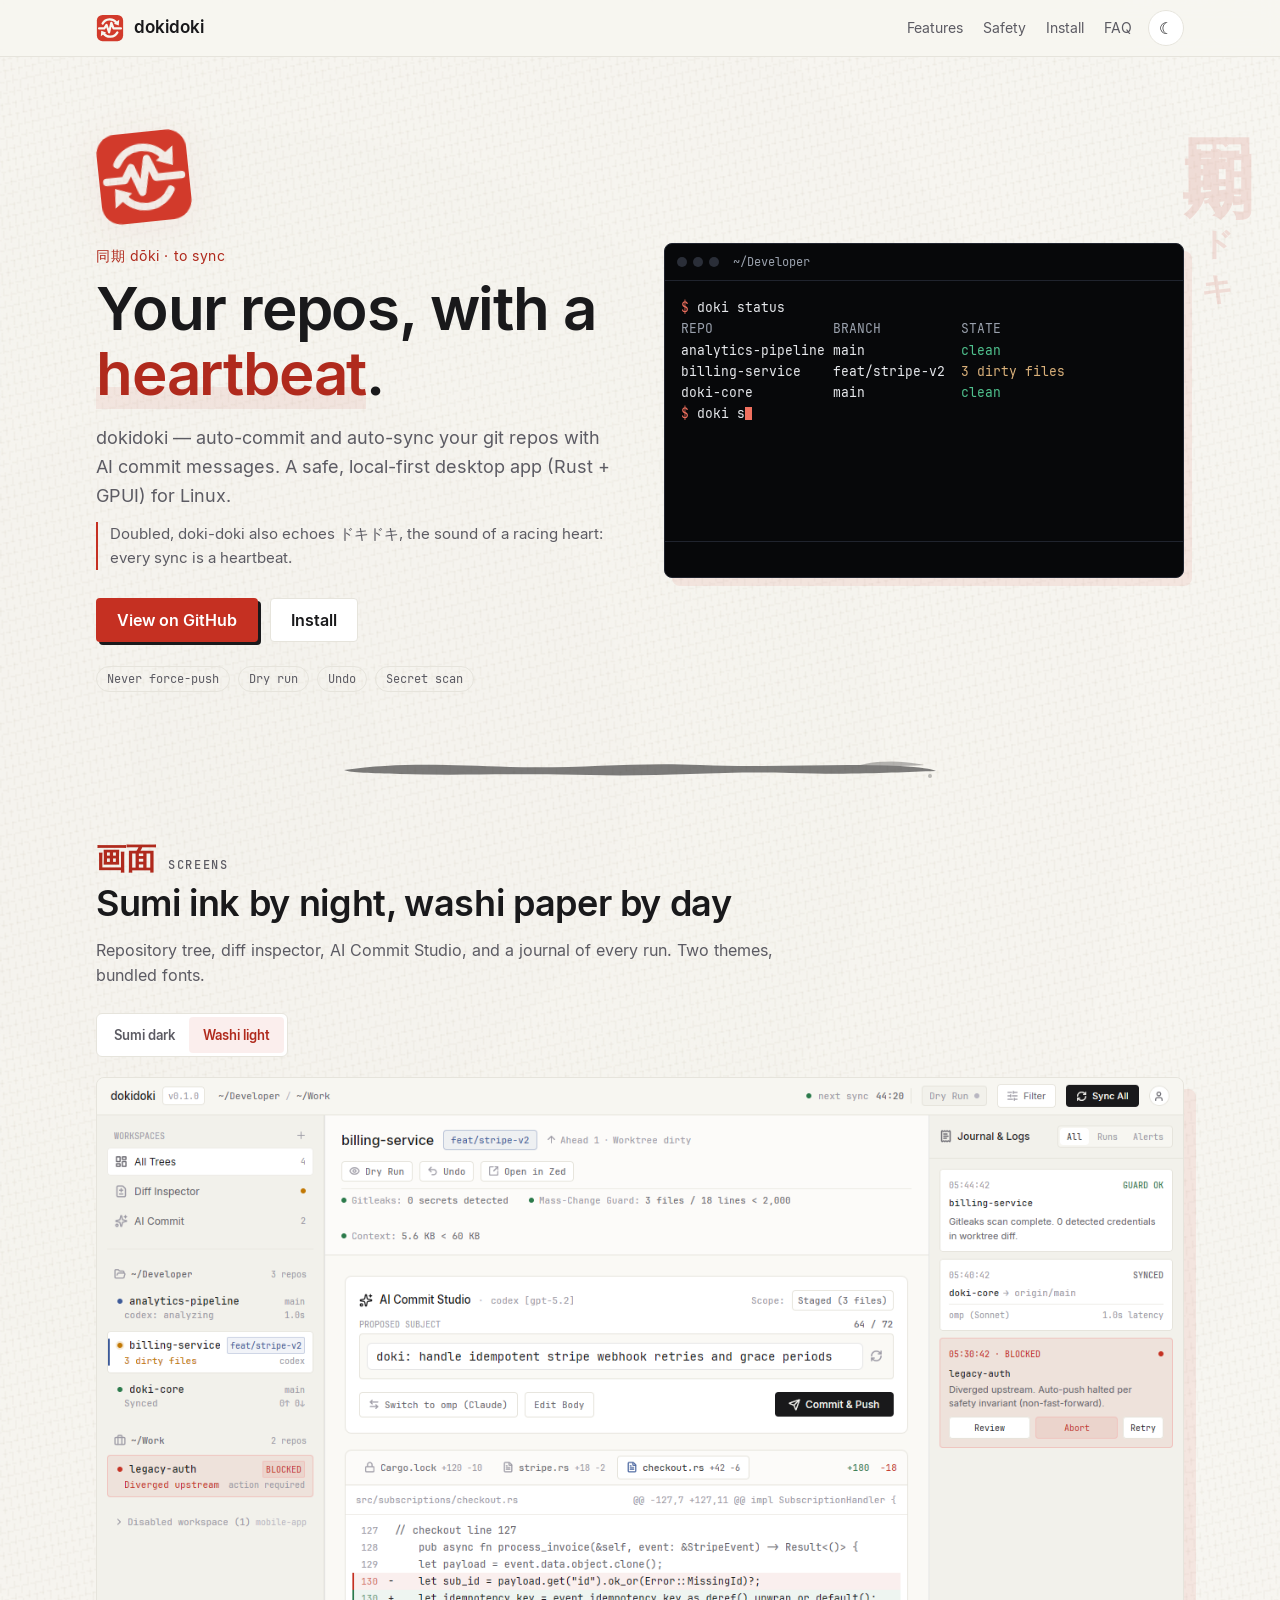
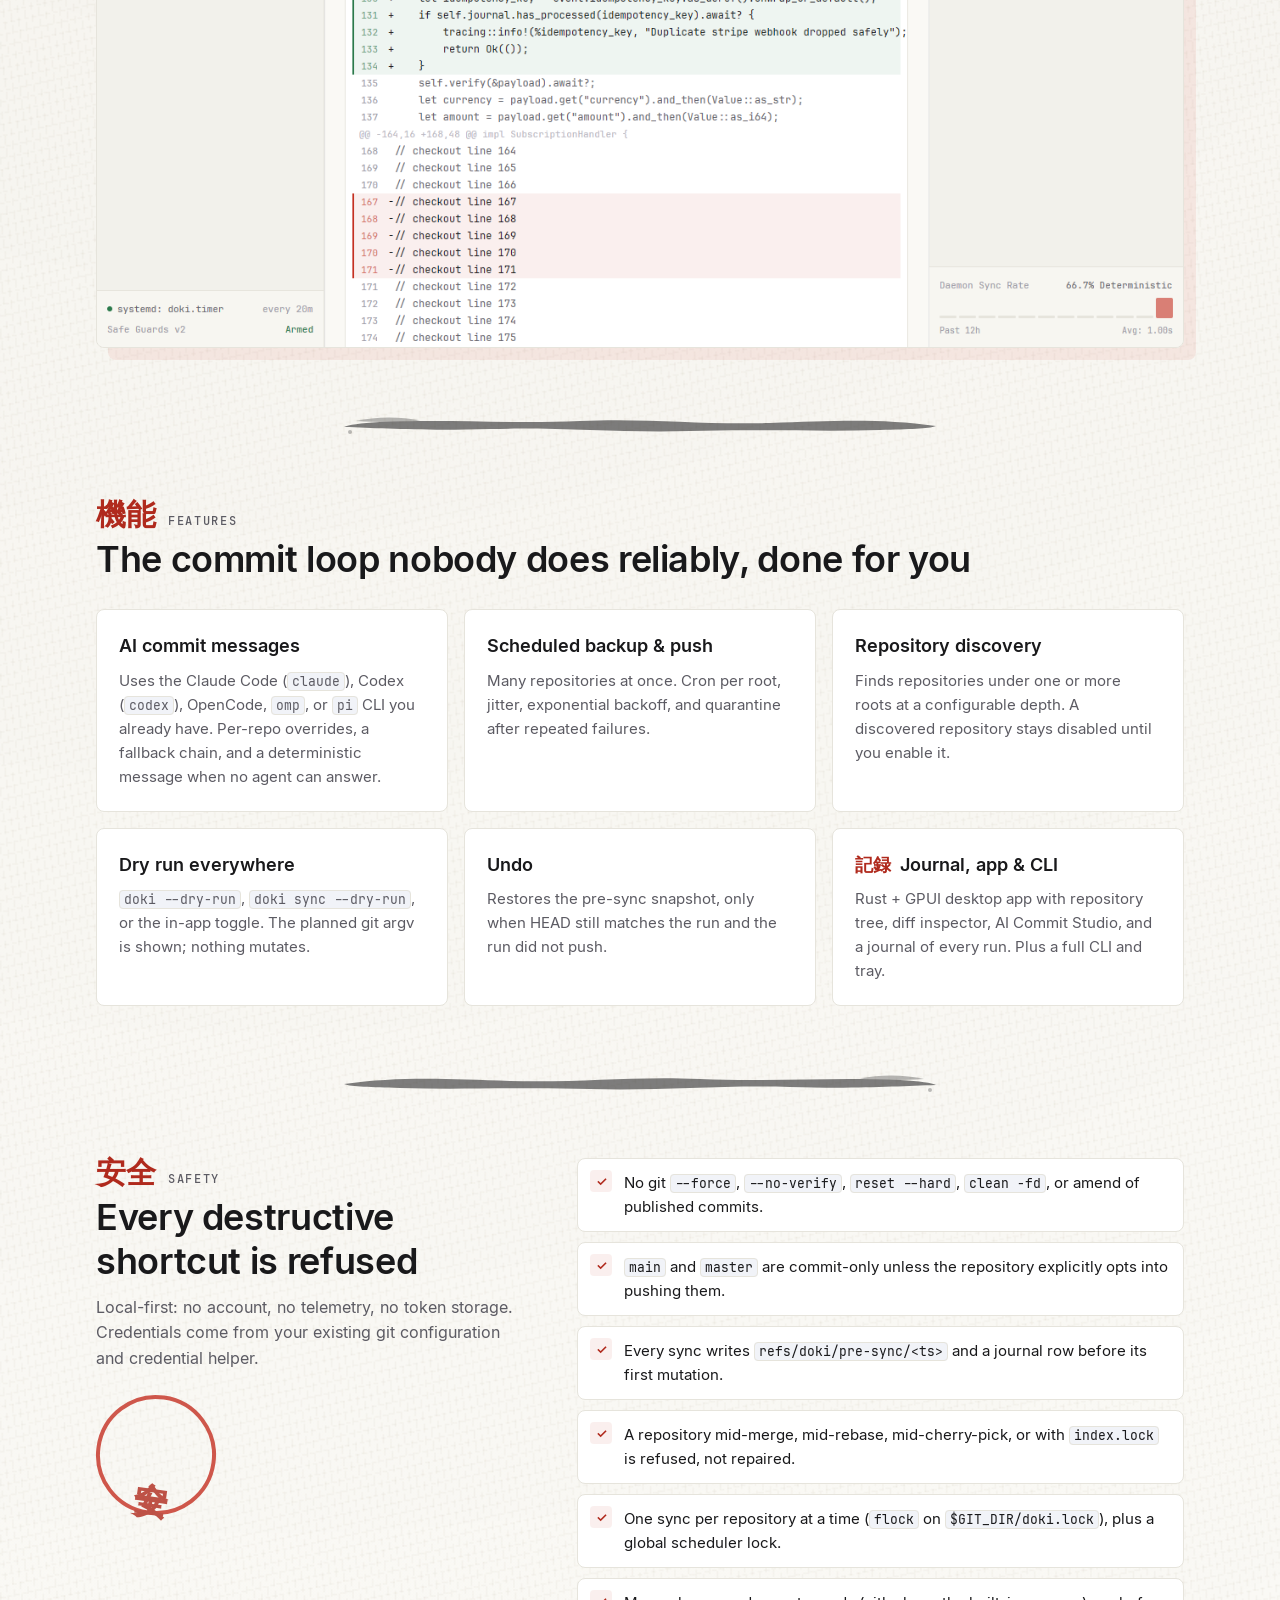
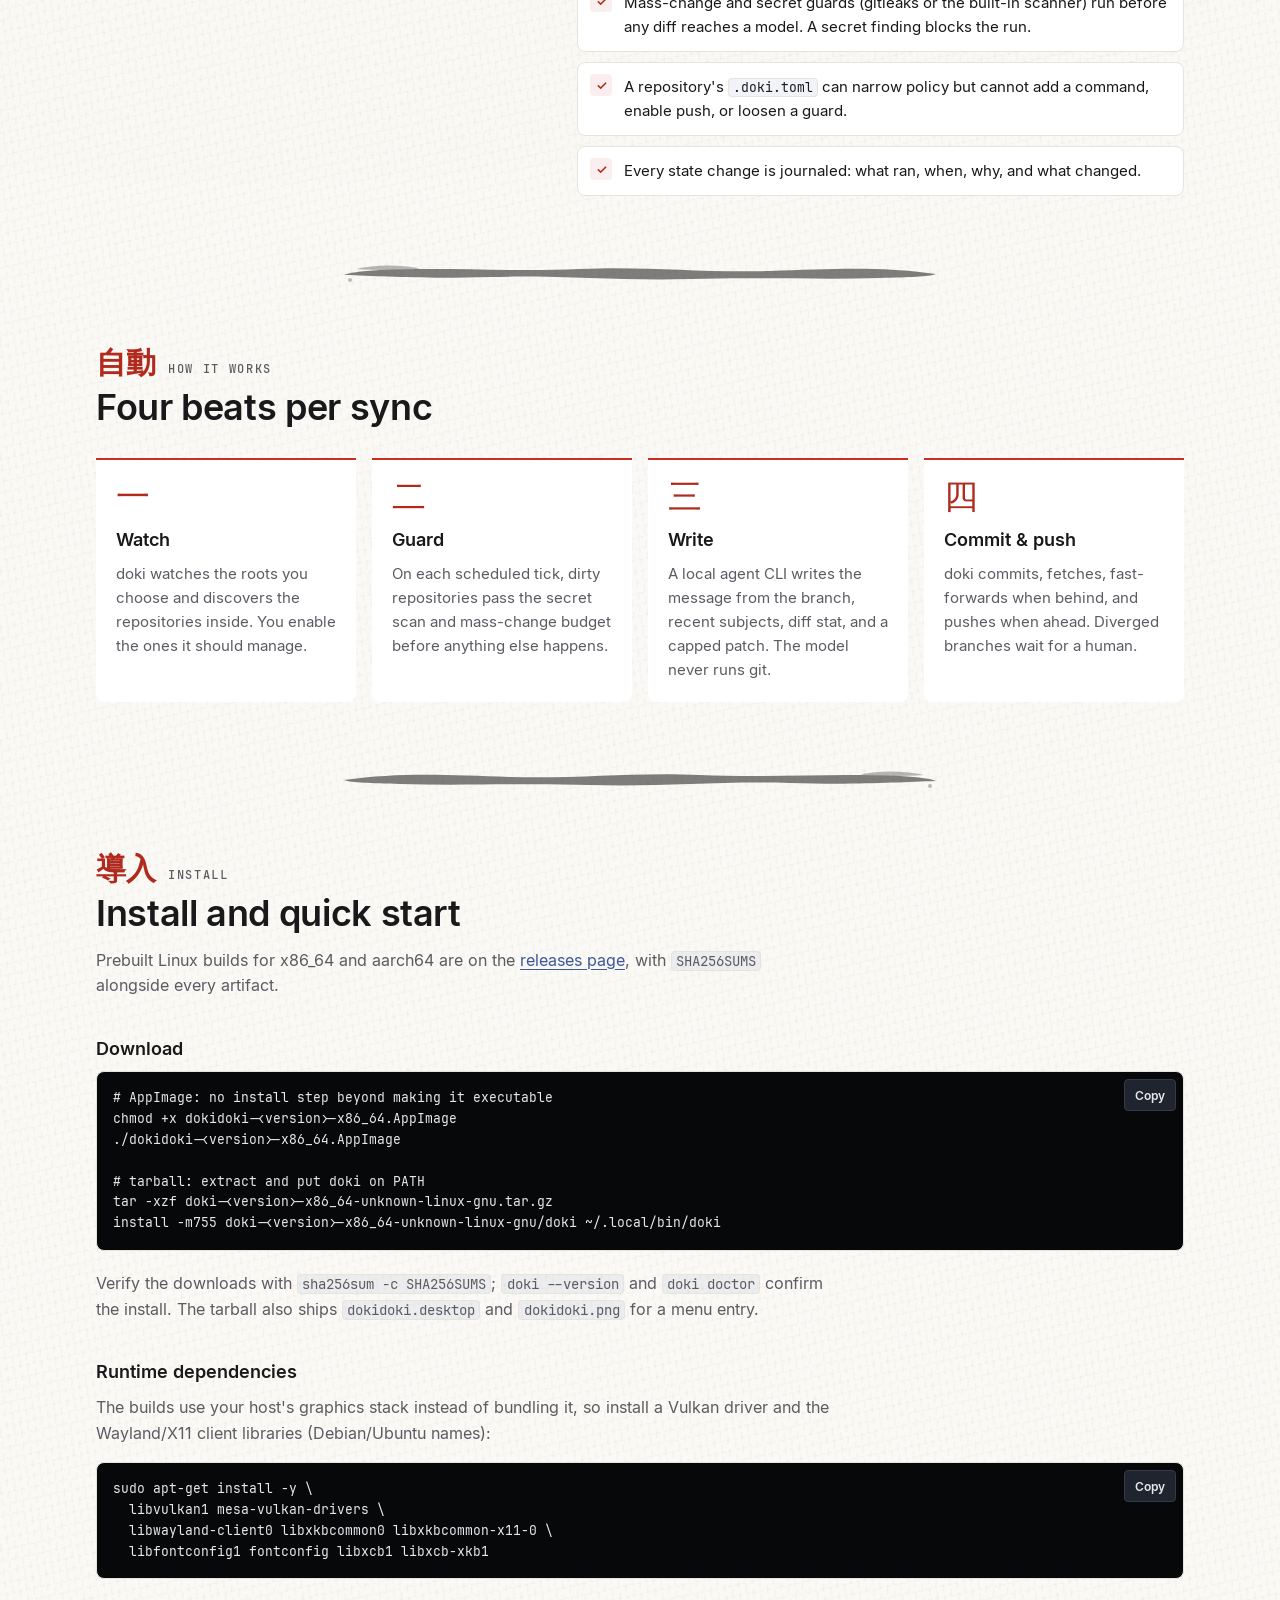
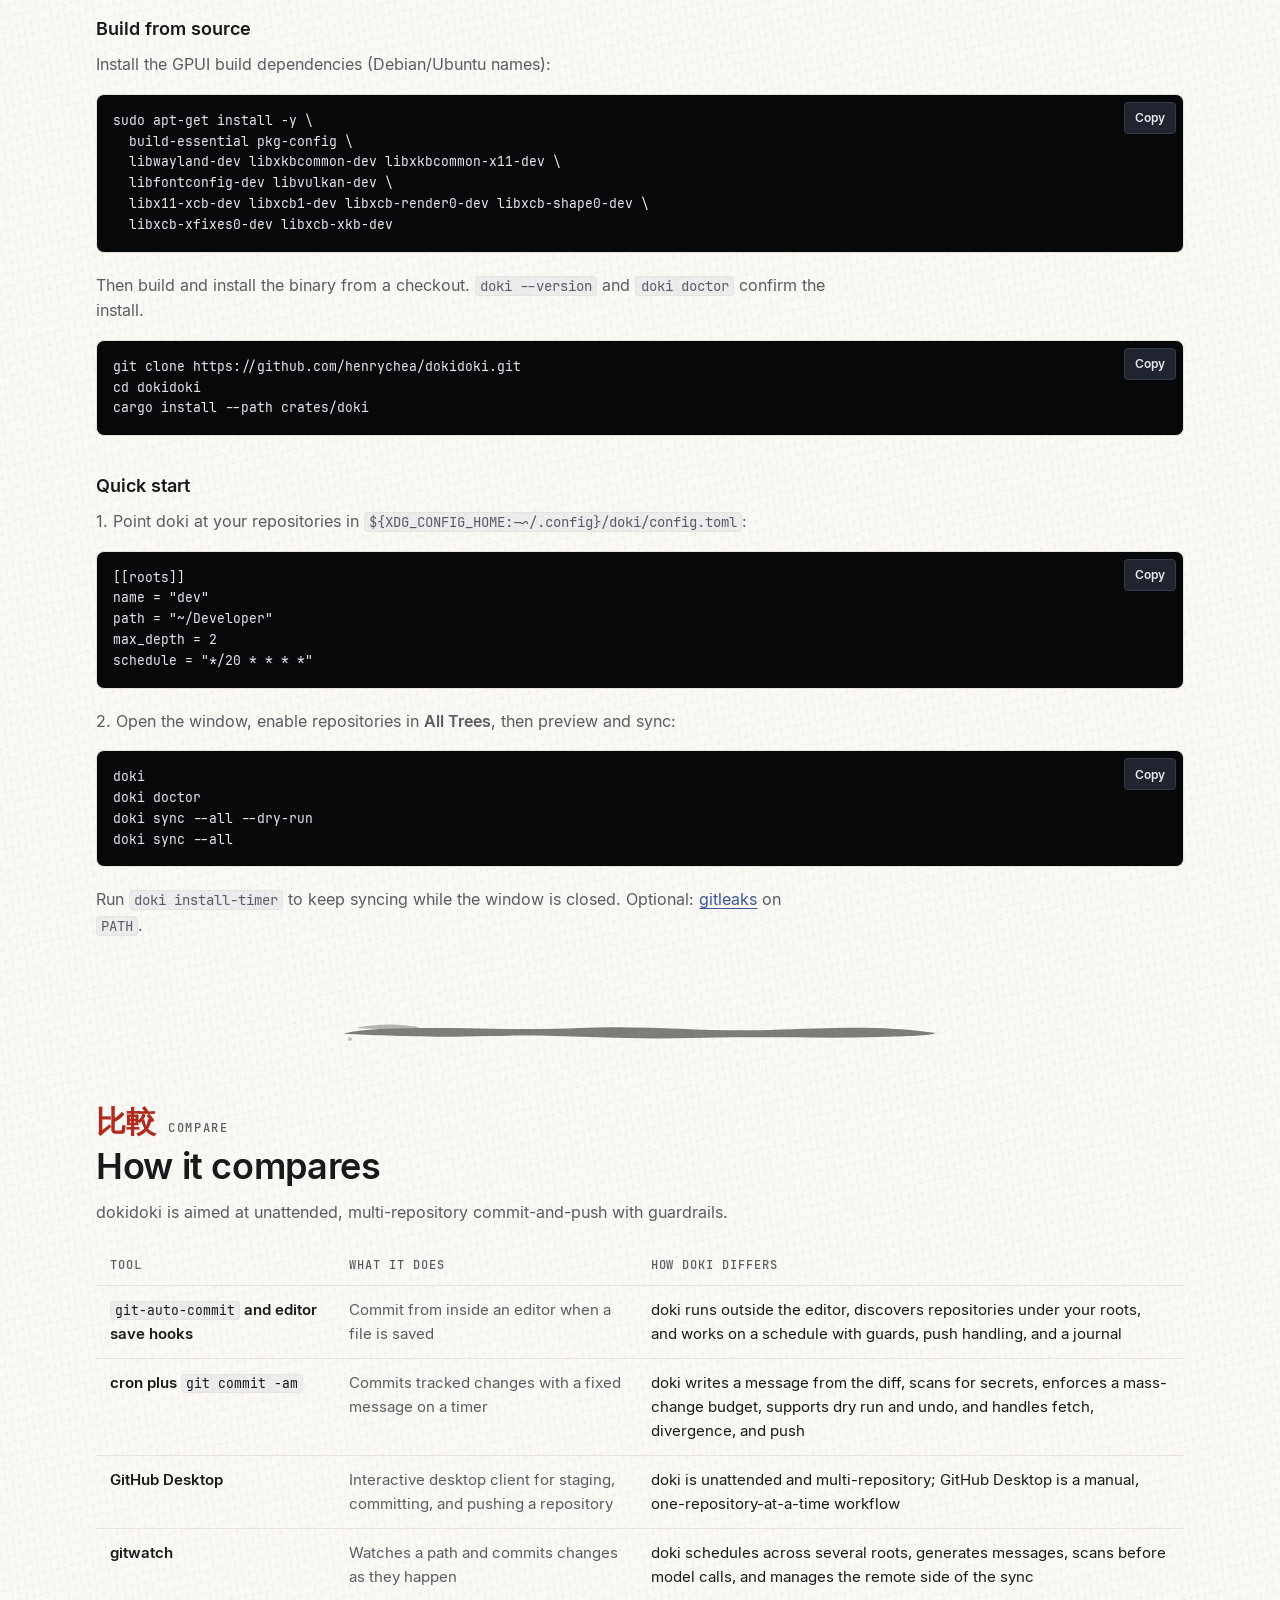
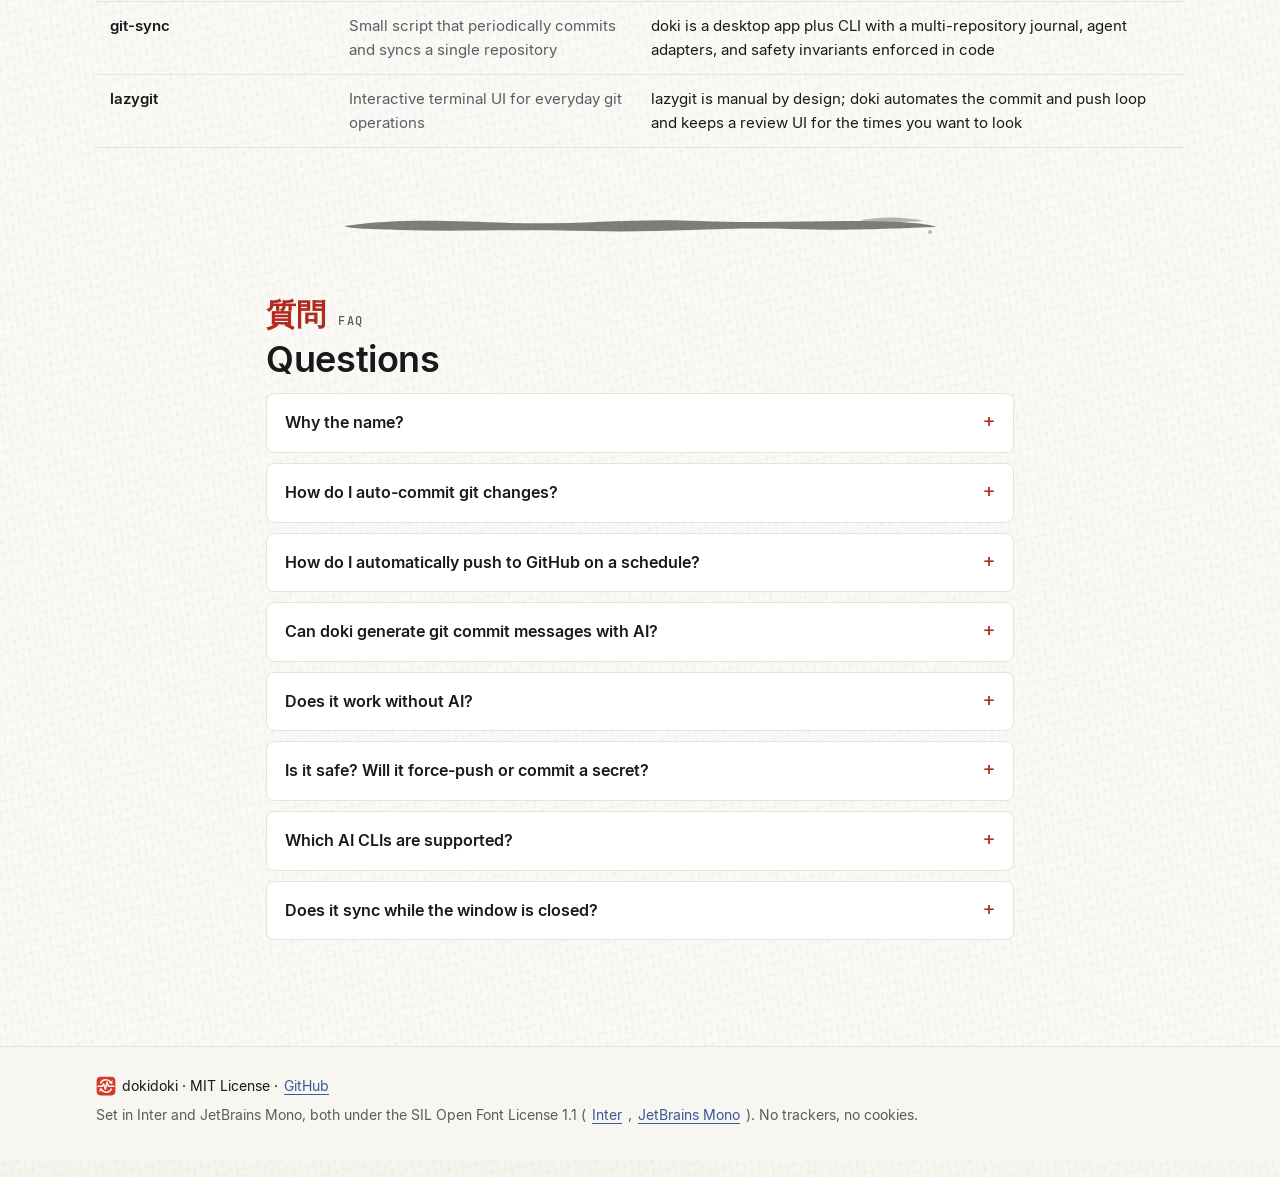
==== commit f93f53be: "doki: add release builds for AppImage and tarballs Installing doki currently requires a full GPUI to" ====
--- a/site/index.html
+++ b/site/index.html
@@ -215,7 +215,30 @@
     <div class="wrap">
       <div class="label"><span lang="ja" class="kanji">導入</span><span>Install</span></div>
       <h2 id="install-title">Install and quick start</h2>
-      <p class="sub">Linux is the primary target. Install the GPUI build dependencies first (Debian/Ubuntu names):</p>
+      <p class="sub">Prebuilt Linux builds for x86_64 and aarch64 are on the <a href="https://github.com/henrychea/dokidoki/releases/latest">releases page</a>, with <code>SHA256SUMS</code> alongside every artifact.</p>
+      <h3 class="h3">Download</h3>
+      <div class="code">
+        <button type="button" class="copy">Copy</button>
+        <pre><code># AppImage: no install step beyond making it executable
+chmod +x dokidoki-&lt;version&gt;-x86_64.AppImage
+./dokidoki-&lt;version&gt;-x86_64.AppImage
+
+# tarball: extract and put doki on PATH
+tar -xzf doki-&lt;version&gt;-x86_64-unknown-linux-gnu.tar.gz
+install -m755 doki-&lt;version&gt;-x86_64-unknown-linux-gnu/doki ~/.local/bin/doki</code></pre>
+      </div>
+      <p class="sub">Verify the downloads with <code>sha256sum -c SHA256SUMS</code>; <code>doki --version</code> and <code>doki doctor</code> confirm the install. The tarball also ships <code>dokidoki.desktop</code> and <code>dokidoki.png</code> for a menu entry.</p>
+      <h3 class="h3">Runtime dependencies</h3>
+      <p class="sub">The builds use your host's graphics stack instead of bundling it, so install a Vulkan driver and the Wayland/X11 client libraries (Debian/Ubuntu names):</p>
+      <div class="code">
+        <button type="button" class="copy">Copy</button>
+        <pre><code>sudo apt-get install -y \
+  libvulkan1 mesa-vulkan-drivers \
+  libwayland-client0 libxkbcommon0 libxkbcommon-x11-0 \
+  libfontconfig1 fontconfig libxcb1 libxcb-xkb1</code></pre>
+      </div>
+      <h3 class="h3">Build from source</h3>
+      <p class="sub">Install the GPUI build dependencies (Debian/Ubuntu names):</p>
       <div class="code">
         <button type="button" class="copy">Copy</button>
         <pre><code>sudo apt-get install -y \
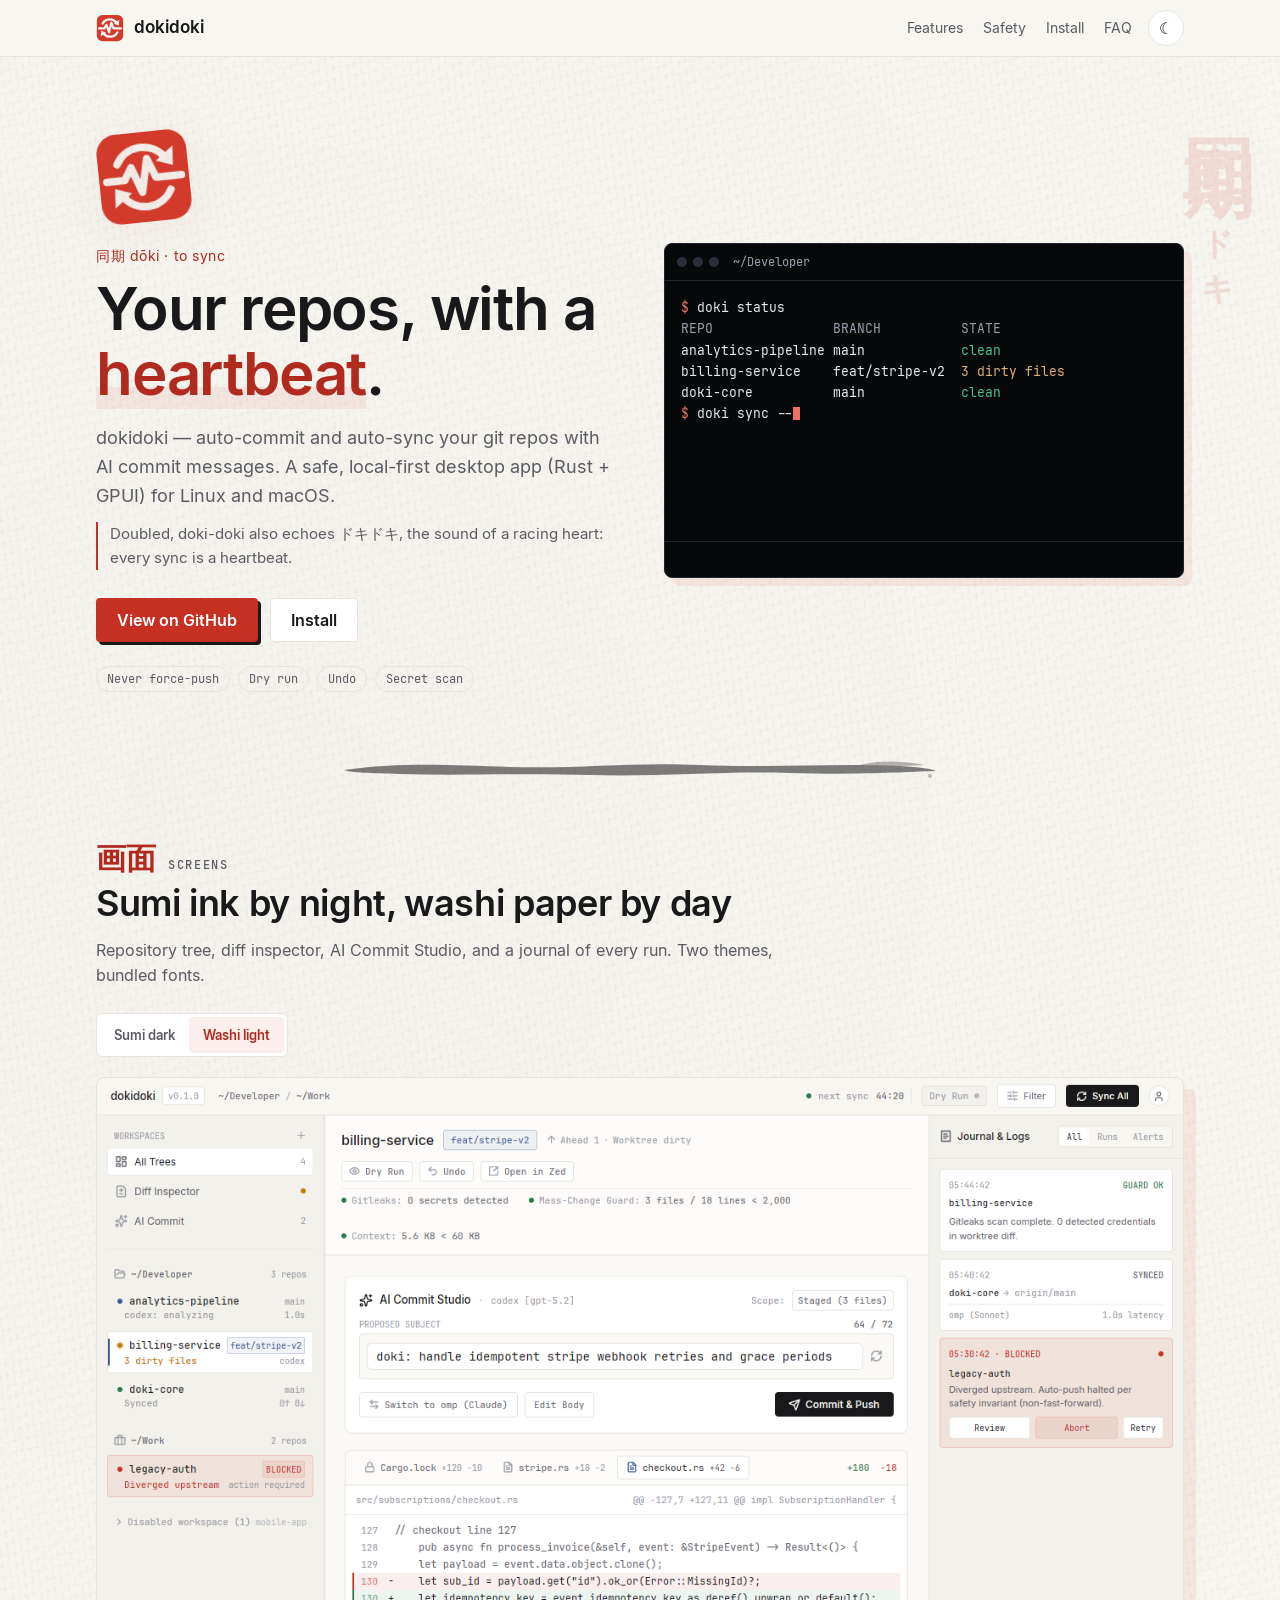
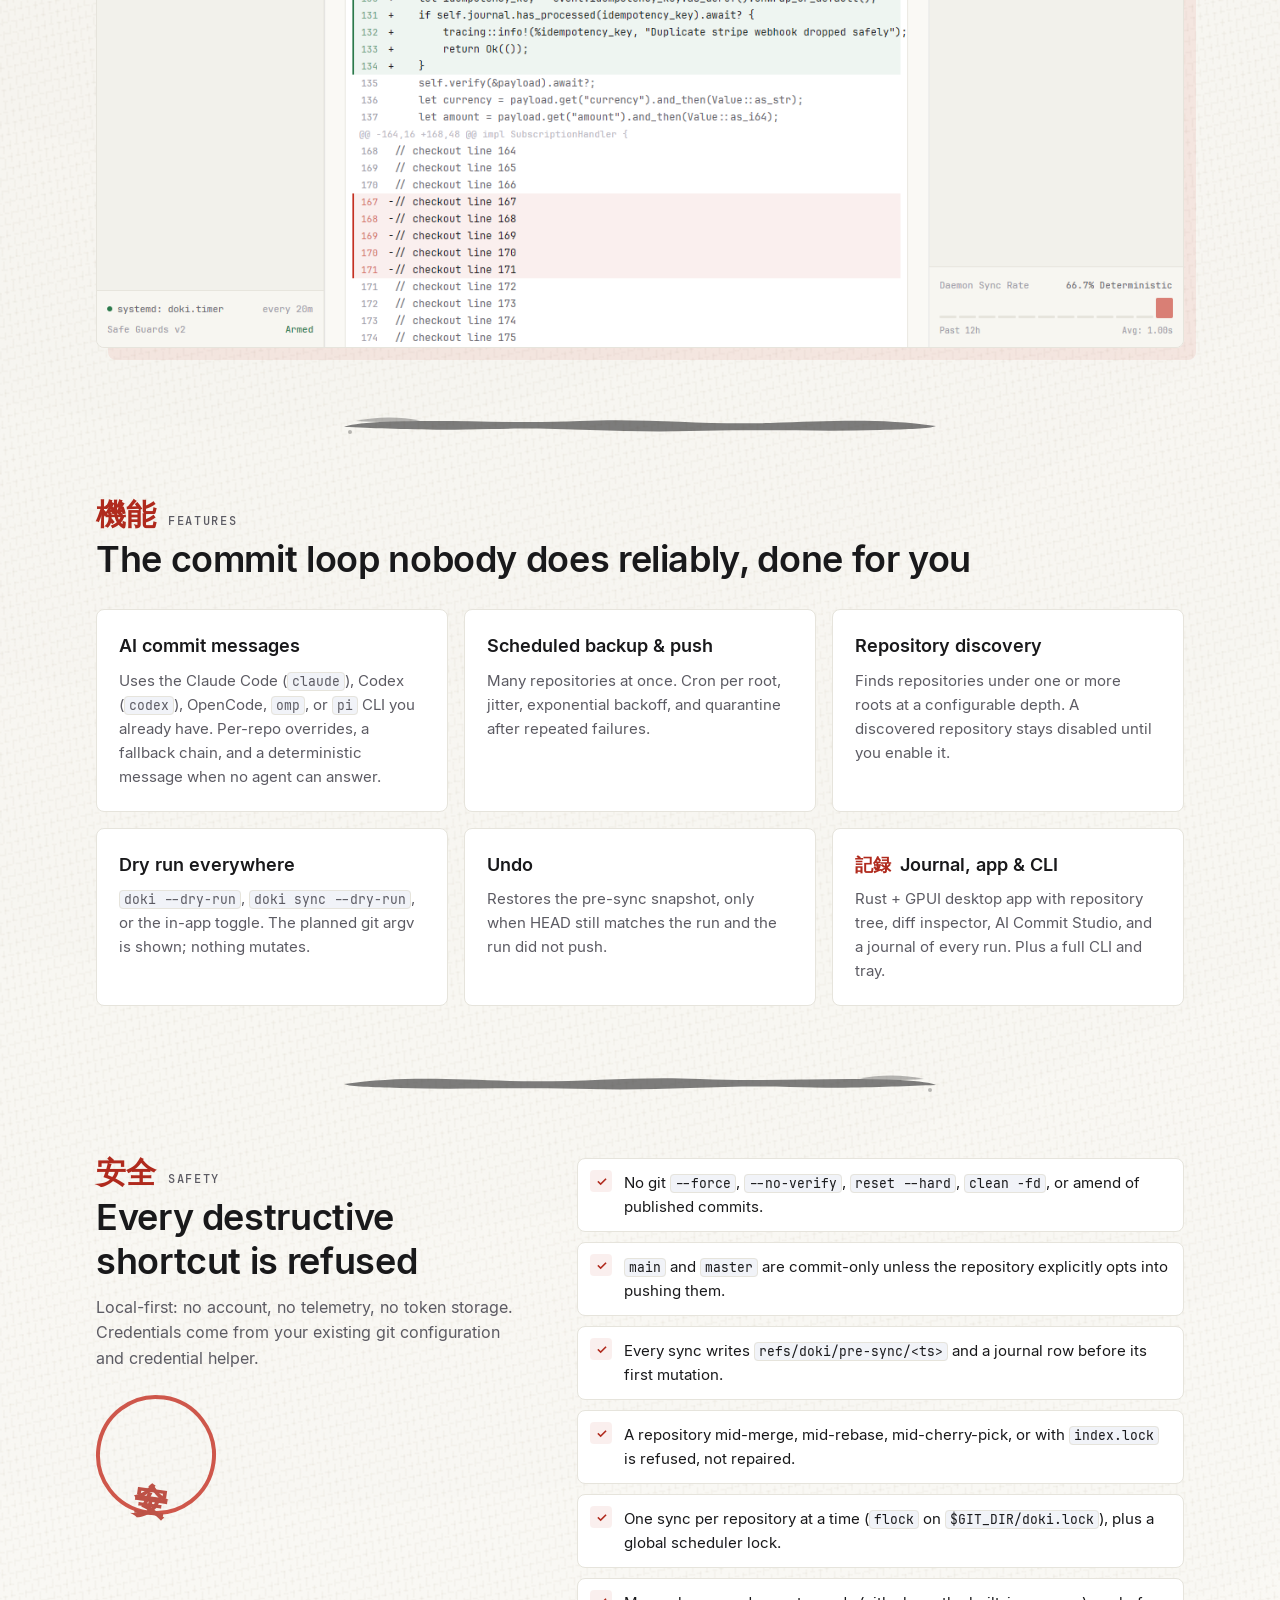
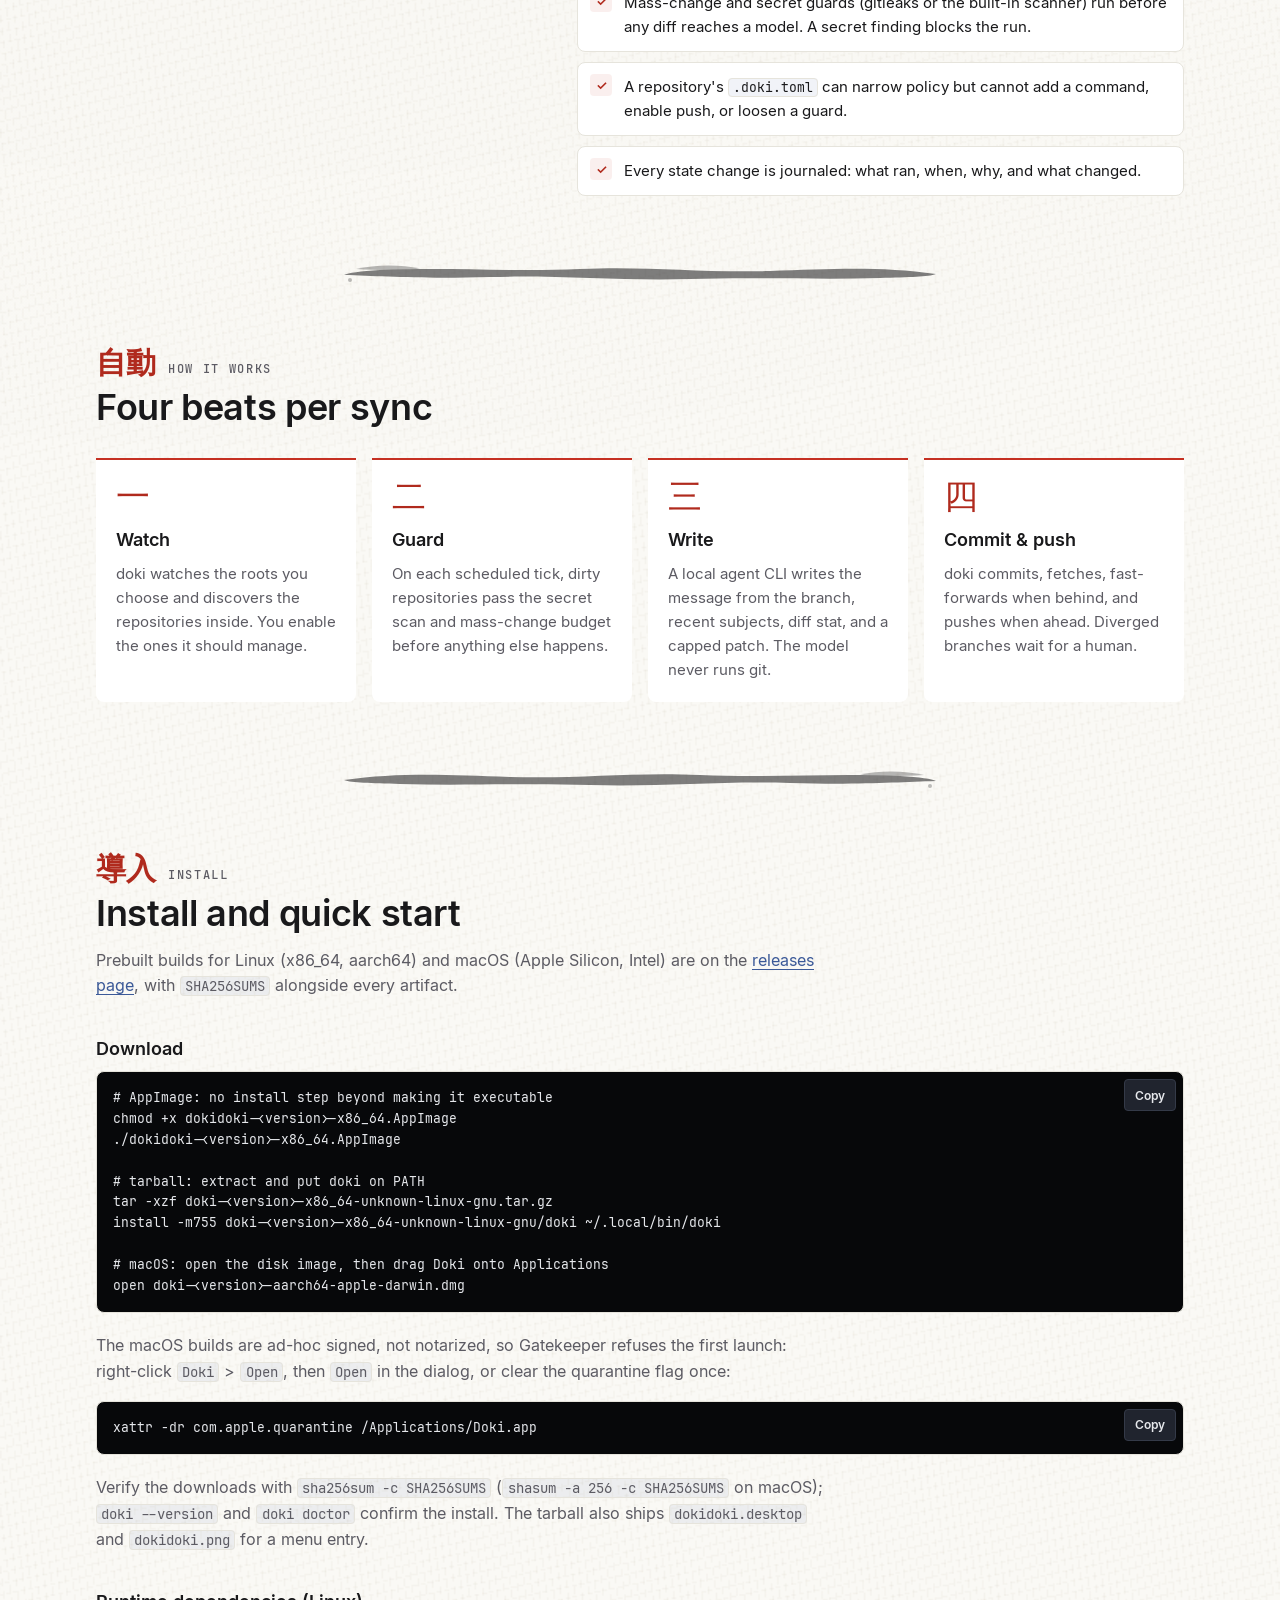
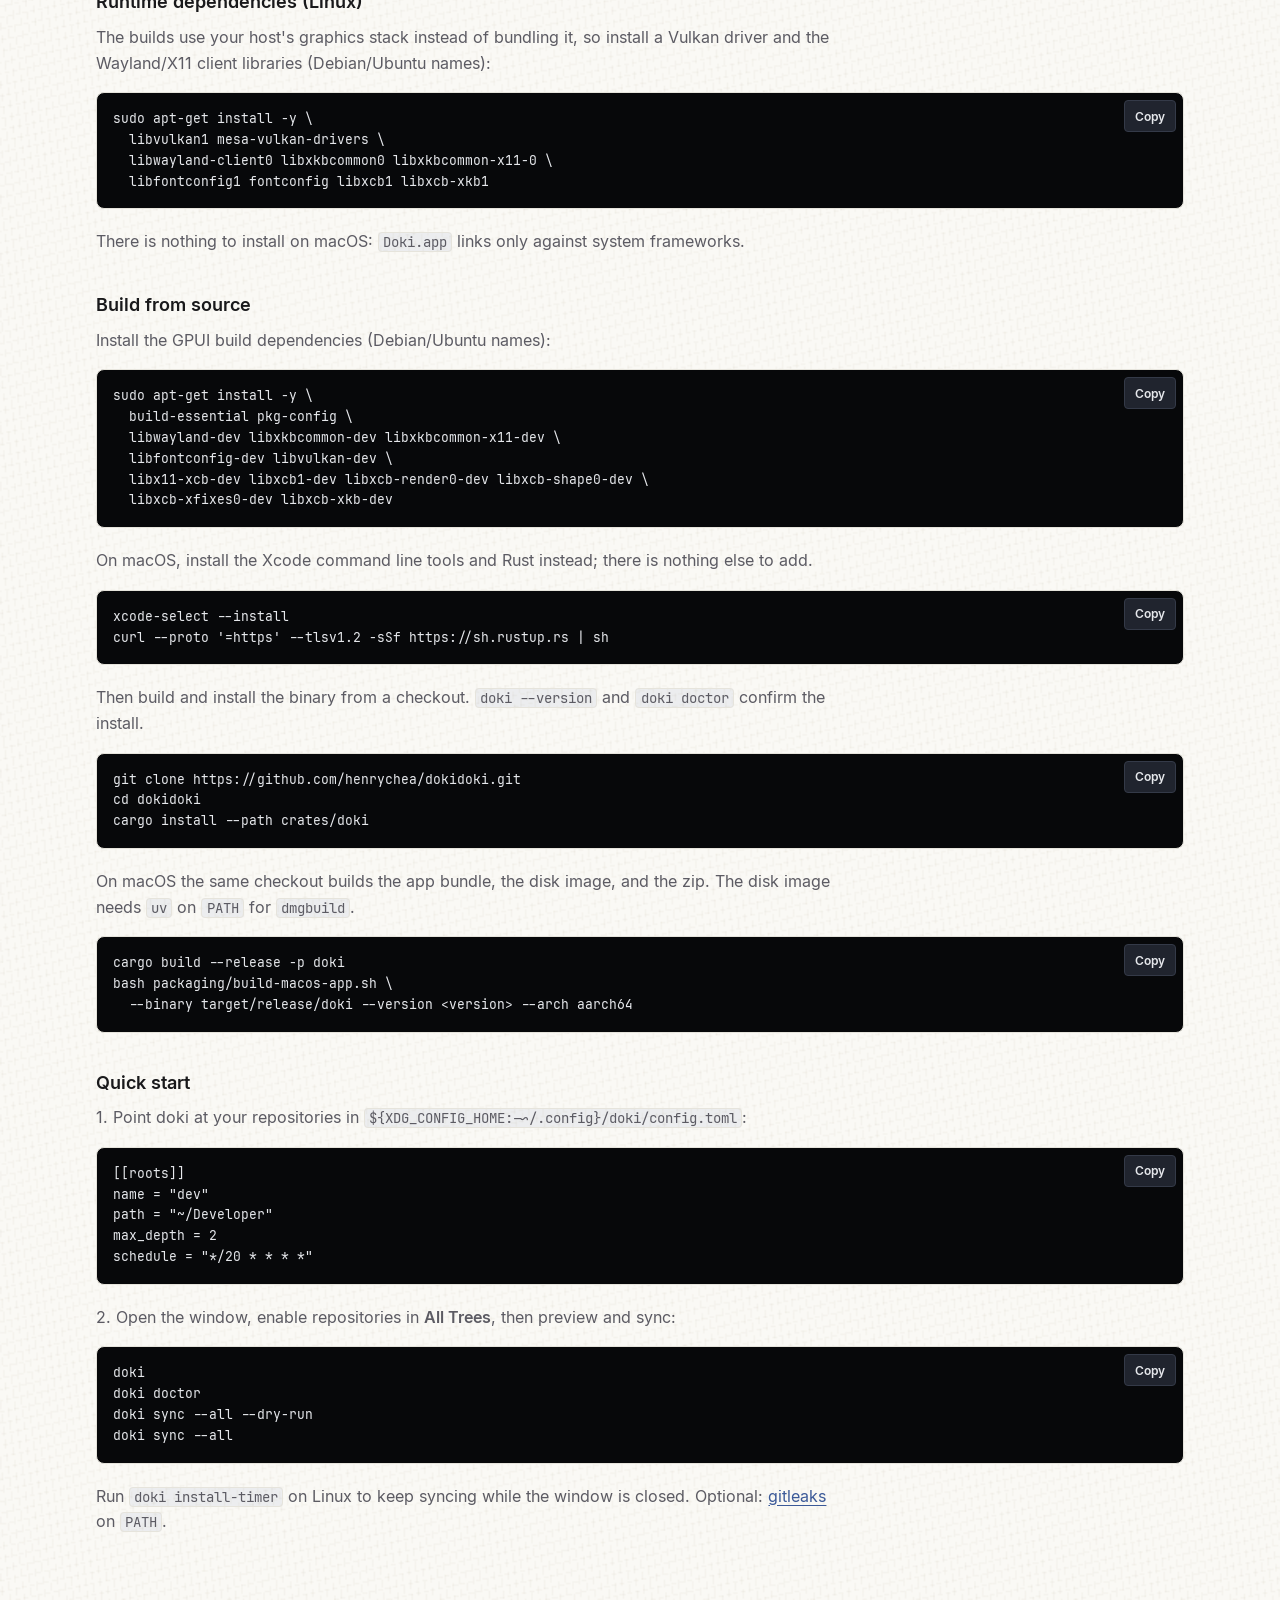
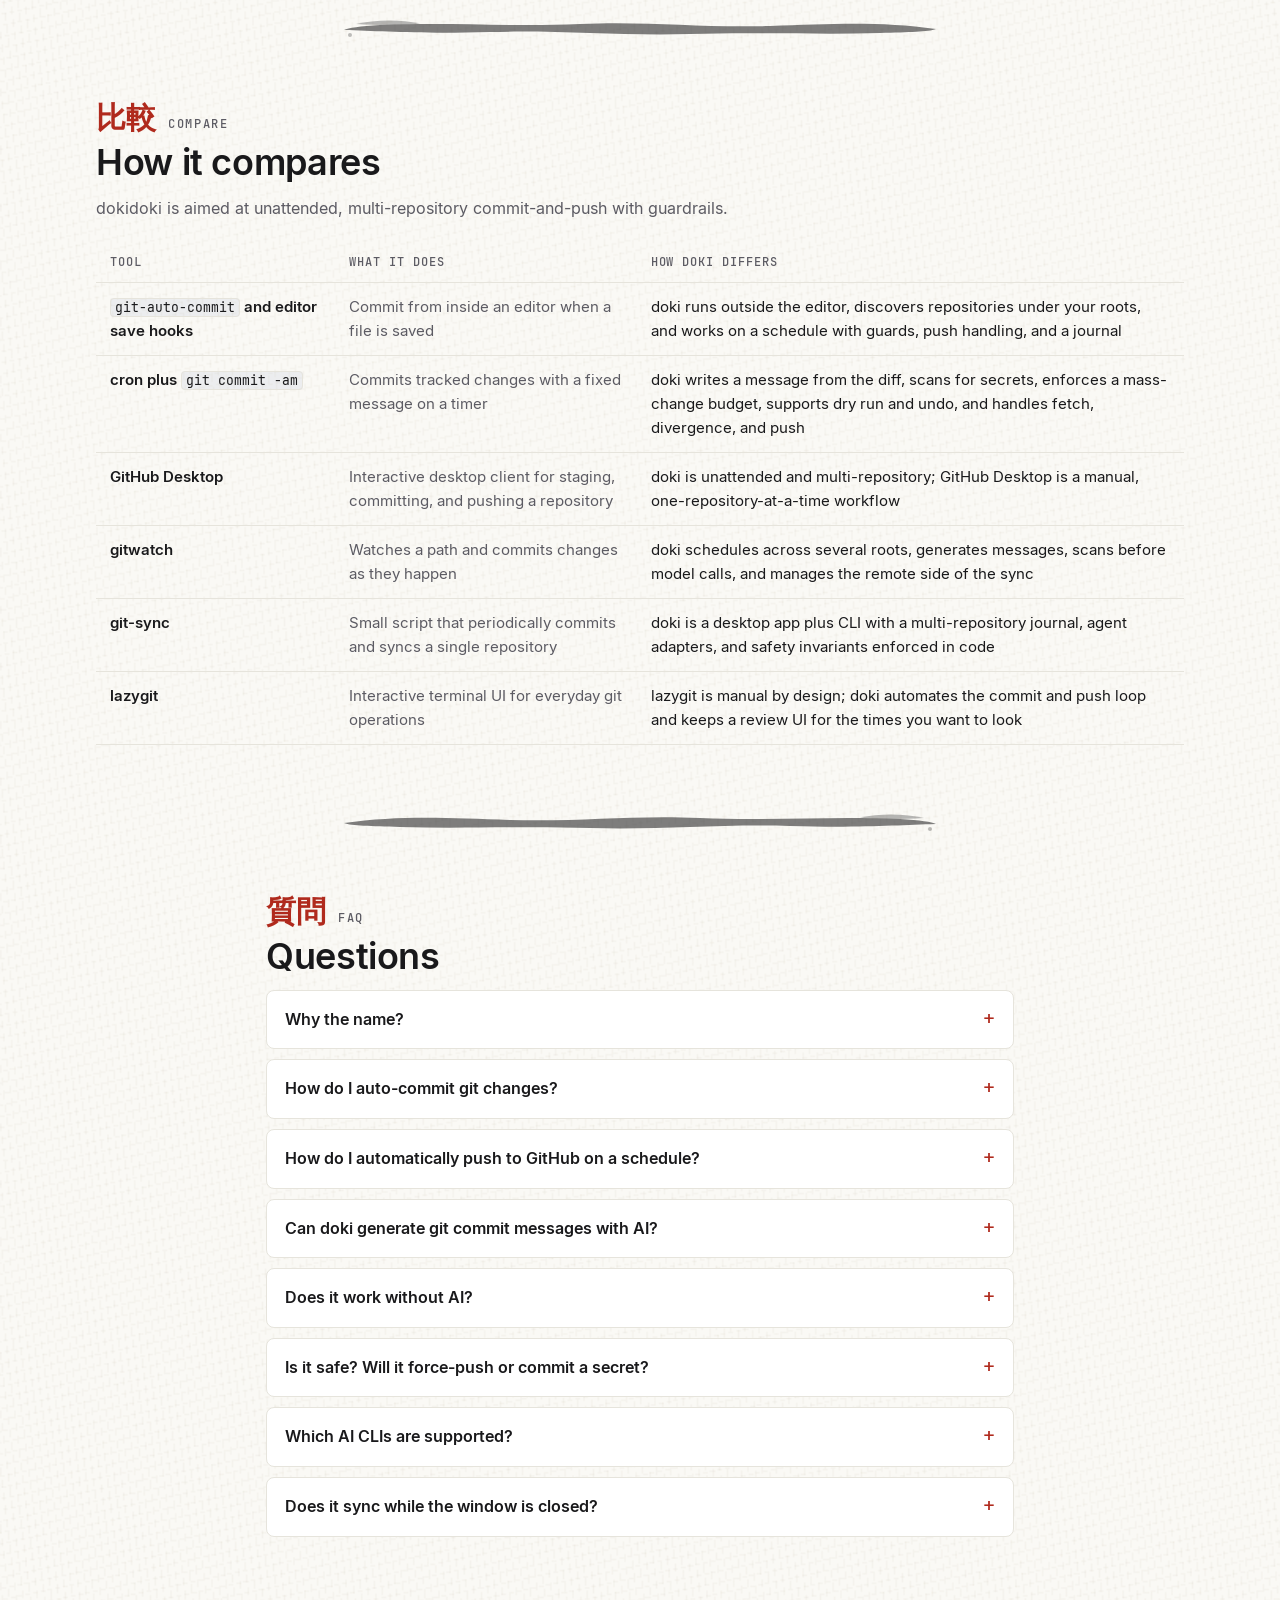
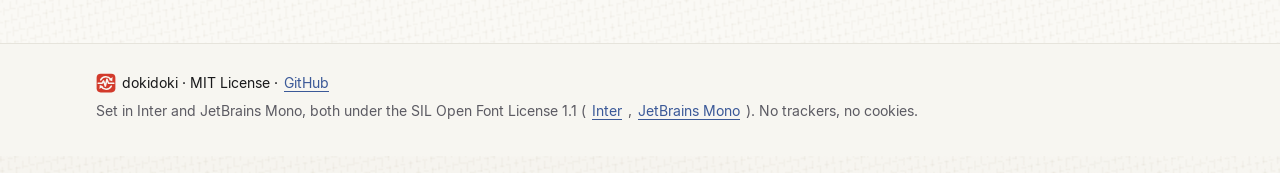
==== commit 88b0e7f7: "doki: document macOS support 0.2.0 shipped a macOS app, DMG, and zip, but the contributor docs, desi" ====
--- a/site/index.html
+++ b/site/index.html
@@ -3,8 +3,8 @@
 <head>
 <meta charset="utf-8">
 <meta name="viewport" content="width=device-width, initial-scale=1">
-<title>dokidoki — AI git auto-commit &amp; auto-sync for Linux</title>
-<meta name="description" content="dokidoki (from 同期, dōki: to sync) auto-commits and auto-syncs your git repos with AI commit messages. A safe, local-first Rust + GPUI desktop app and CLI for Linux: never force-pushes, scans for secrets, supports dry run and undo.">
+<title>dokidoki — AI git auto-commit &amp; auto-sync for Linux and macOS</title>
+<meta name="description" content="dokidoki (from 同期, dōki: to sync) auto-commits and auto-syncs your git repos with AI commit messages. A safe, local-first Rust + GPUI desktop app and CLI for Linux and macOS: never force-pushes, scans for secrets, supports dry run and undo.">
 <link rel="canonical" href="https://henrychea.github.io/dokidoki/">
 <meta name="theme-color" content="#0b0c0e" media="(prefers-color-scheme: dark)">
 <meta name="theme-color" content="#faf9f5" media="(prefers-color-scheme: light)">
@@ -13,7 +13,7 @@
 <link rel="apple-touch-icon" href="assets/apple-touch-icon.png">
 <meta property="og:type" content="website">
 <meta property="og:site_name" content="dokidoki">
-<meta property="og:title" content="dokidoki — AI git auto-commit &amp; auto-sync for Linux">
+<meta property="og:title" content="dokidoki — AI git auto-commit &amp; auto-sync for Linux and macOS">
 <meta property="og:description" content="Auto-commit and auto-sync your git repos with AI commit messages. Local-first, never force-pushes, dry run and undo.">
 <meta property="og:url" content="https://henrychea.github.io/dokidoki/">
 <meta property="og:image" content="https://henrychea.github.io/dokidoki/assets/sumi.png">
@@ -21,7 +21,7 @@
 <meta property="og:image:height" content="1024">
 <meta property="og:image:alt" content="The dokidoki desktop app in the Sumi dark theme">
 <meta name="twitter:card" content="summary_large_image">
-<meta name="twitter:title" content="dokidoki — AI git auto-commit &amp; auto-sync for Linux">
+<meta name="twitter:title" content="dokidoki — AI git auto-commit &amp; auto-sync for Linux and macOS">
 <meta name="twitter:description" content="Auto-commit and auto-sync your git repos with AI commit messages. Local-first, never force-pushes, dry run and undo.">
 <meta name="twitter:image" content="https://henrychea.github.io/dokidoki/assets/sumi.png">
 <meta name="twitter:image:alt" content="The dokidoki desktop app in the Sumi dark theme">
@@ -34,9 +34,9 @@
   "@type": "SoftwareApplication",
   "name": "dokidoki",
   "alternateName": "doki",
-  "description": "Auto-commit and auto-sync your git repos with AI commit messages. A safe, local-first desktop app (Rust + GPUI) for Linux.",
+  "description": "Auto-commit and auto-sync your git repos with AI commit messages. A safe, local-first desktop app (Rust + GPUI) for Linux and macOS.",
   "url": "https://henrychea.github.io/dokidoki/",
-  "operatingSystem": "Linux",
+  "operatingSystem": "Linux, macOS",
   "applicationCategory": "DeveloperApplication",
   "image": "https://henrychea.github.io/dokidoki/assets/sumi.png",
   "license": "https://opensource.org/licenses/MIT",
@@ -88,7 +88,7 @@
         </div>
         <p class="eyebrow"><span lang="ja">同期</span> dōki · to sync</p>
         <h1 id="hero-title">Your repos, with a <span class="beat">heartbeat</span>.</h1>
-        <p class="lede">dokidoki — auto-commit and auto-sync your git repos with AI commit messages. A safe, local-first desktop app (Rust + GPUI) for Linux.</p>
+        <p class="lede">dokidoki — auto-commit and auto-sync your git repos with AI commit messages. A safe, local-first desktop app (Rust + GPUI) for Linux and macOS.</p>
         <p class="pun">Doubled, doki-doki also echoes <span lang="ja">ドキドキ</span>, the sound of a racing heart: every sync is a heartbeat.</p>
         <div class="cta">
           <a class="btn primary" href="https://github.com/henrychea/dokidoki">View on GitHub</a>
@@ -215,7 +215,7 @@
     <div class="wrap">
       <div class="label"><span lang="ja" class="kanji">導入</span><span>Install</span></div>
       <h2 id="install-title">Install and quick start</h2>
-      <p class="sub">Prebuilt Linux builds for x86_64 and aarch64 are on the <a href="https://github.com/henrychea/dokidoki/releases/latest">releases page</a>, with <code>SHA256SUMS</code> alongside every artifact.</p>
+      <p class="sub">Prebuilt builds for Linux (x86_64, aarch64) and macOS (Apple Silicon, Intel) are on the <a href="https://github.com/henrychea/dokidoki/releases/latest">releases page</a>, with <code>SHA256SUMS</code> alongside every artifact.</p>
       <h3 class="h3">Download</h3>
       <div class="code">
         <button type="button" class="copy">Copy</button>
@@ -225,10 +225,18 @@
 
 # tarball: extract and put doki on PATH
 tar -xzf doki-&lt;version&gt;-x86_64-unknown-linux-gnu.tar.gz
-install -m755 doki-&lt;version&gt;-x86_64-unknown-linux-gnu/doki ~/.local/bin/doki</code></pre>
-      </div>
-      <p class="sub">Verify the downloads with <code>sha256sum -c SHA256SUMS</code>; <code>doki --version</code> and <code>doki doctor</code> confirm the install. The tarball also ships <code>dokidoki.desktop</code> and <code>dokidoki.png</code> for a menu entry.</p>
-      <h3 class="h3">Runtime dependencies</h3>
+install -m755 doki-&lt;version&gt;-x86_64-unknown-linux-gnu/doki ~/.local/bin/doki
+
+# macOS: open the disk image, then drag Doki onto Applications
+open doki-&lt;version&gt;-aarch64-apple-darwin.dmg</code></pre>
+      </div>
+      <p class="sub">The macOS builds are ad-hoc signed, not notarized, so Gatekeeper refuses the first launch: right-click <code>Doki</code> &gt; <code>Open</code>, then <code>Open</code> in the dialog, or clear the quarantine flag once:</p>
+      <div class="code">
+        <button type="button" class="copy">Copy</button>
+        <pre><code>xattr -dr com.apple.quarantine /Applications/Doki.app</code></pre>
+      </div>
+      <p class="sub">Verify the downloads with <code>sha256sum -c SHA256SUMS</code> (<code>shasum -a 256 -c SHA256SUMS</code> on macOS); <code>doki --version</code> and <code>doki doctor</code> confirm the install. The tarball also ships <code>dokidoki.desktop</code> and <code>dokidoki.png</code> for a menu entry.</p>
+      <h3 class="h3">Runtime dependencies (Linux)</h3>
       <p class="sub">The builds use your host's graphics stack instead of bundling it, so install a Vulkan driver and the Wayland/X11 client libraries (Debian/Ubuntu names):</p>
       <div class="code">
         <button type="button" class="copy">Copy</button>
@@ -237,6 +245,7 @@
   libwayland-client0 libxkbcommon0 libxkbcommon-x11-0 \
   libfontconfig1 fontconfig libxcb1 libxcb-xkb1</code></pre>
       </div>
+      <p class="sub">There is nothing to install on macOS: <code>Doki.app</code> links only against system frameworks.</p>
       <h3 class="h3">Build from source</h3>
       <p class="sub">Install the GPUI build dependencies (Debian/Ubuntu names):</p>
       <div class="code">
@@ -248,12 +257,25 @@
   libx11-xcb-dev libxcb1-dev libxcb-render0-dev libxcb-shape0-dev \
   libxcb-xfixes0-dev libxcb-xkb-dev</code></pre>
       </div>
+      <p class="sub">On macOS, install the Xcode command line tools and Rust instead; there is nothing else to add.</p>
+      <div class="code">
+        <button type="button" class="copy">Copy</button>
+        <pre><code>xcode-select --install
+curl --proto '=https' --tlsv1.2 -sSf https://sh.rustup.rs | sh</code></pre>
+      </div>
       <p class="sub">Then build and install the binary from a checkout. <code>doki --version</code> and <code>doki doctor</code> confirm the install.</p>
       <div class="code">
         <button type="button" class="copy">Copy</button>
         <pre><code>git clone https://github.com/henrychea/dokidoki.git
 cd dokidoki
 cargo install --path crates/doki</code></pre>
+      </div>
+      <p class="sub">On macOS the same checkout builds the app bundle, the disk image, and the zip. The disk image needs <code>uv</code> on <code>PATH</code> for <code>dmgbuild</code>.</p>
+      <div class="code">
+        <button type="button" class="copy">Copy</button>
+        <pre><code>cargo build --release -p doki
+bash packaging/build-macos-app.sh \
+  --binary target/release/doki --version &lt;version&gt; --arch aarch64</code></pre>
       </div>
       <h3 class="h3">Quick start</h3>
       <p class="sub">1. Point doki at your repositories in <code>${XDG_CONFIG_HOME:-~/.config}/doki/config.toml</code>:</p>
@@ -273,7 +295,7 @@
 doki sync --all --dry-run
 doki sync --all</code></pre>
       </div>
-      <p class="sub">Run <code>doki install-timer</code> to keep syncing while the window is closed. Optional: <a href="https://github.com/gitleaks/gitleaks">gitleaks</a> on <code>PATH</code>.</p>
+      <p class="sub">Run <code>doki install-timer</code> on Linux to keep syncing while the window is closed. Optional: <a href="https://github.com/gitleaks/gitleaks">gitleaks</a> on <code>PATH</code>.</p>
     </div>
   </section>
 
@@ -334,7 +356,7 @@
       </details>
       <details>
         <summary>Does it sync while the window is closed?</summary>
-        <p>Yes. Run <code>doki run --background</code> for a scheduler with an optional tray icon, or run <code>doki install-timer</code> to generate a systemd user timer that calls <code>doki sync --due</code>. doki never edits your crontab.</p>
+        <p>Yes on both platforms, with different plumbing. <code>doki run --background</code> schedules syncs without a window and shows a tray icon on Linux. On Linux you can also run <code>doki install-timer</code> to generate a systemd user timer that calls <code>doki sync --due</code>. macOS has no tray and no timer integration yet, so start <code>doki run --background</code> yourself if you want the scheduler without the window. doki never edits your crontab.</p>
       </details>
     </div>
   </section>
